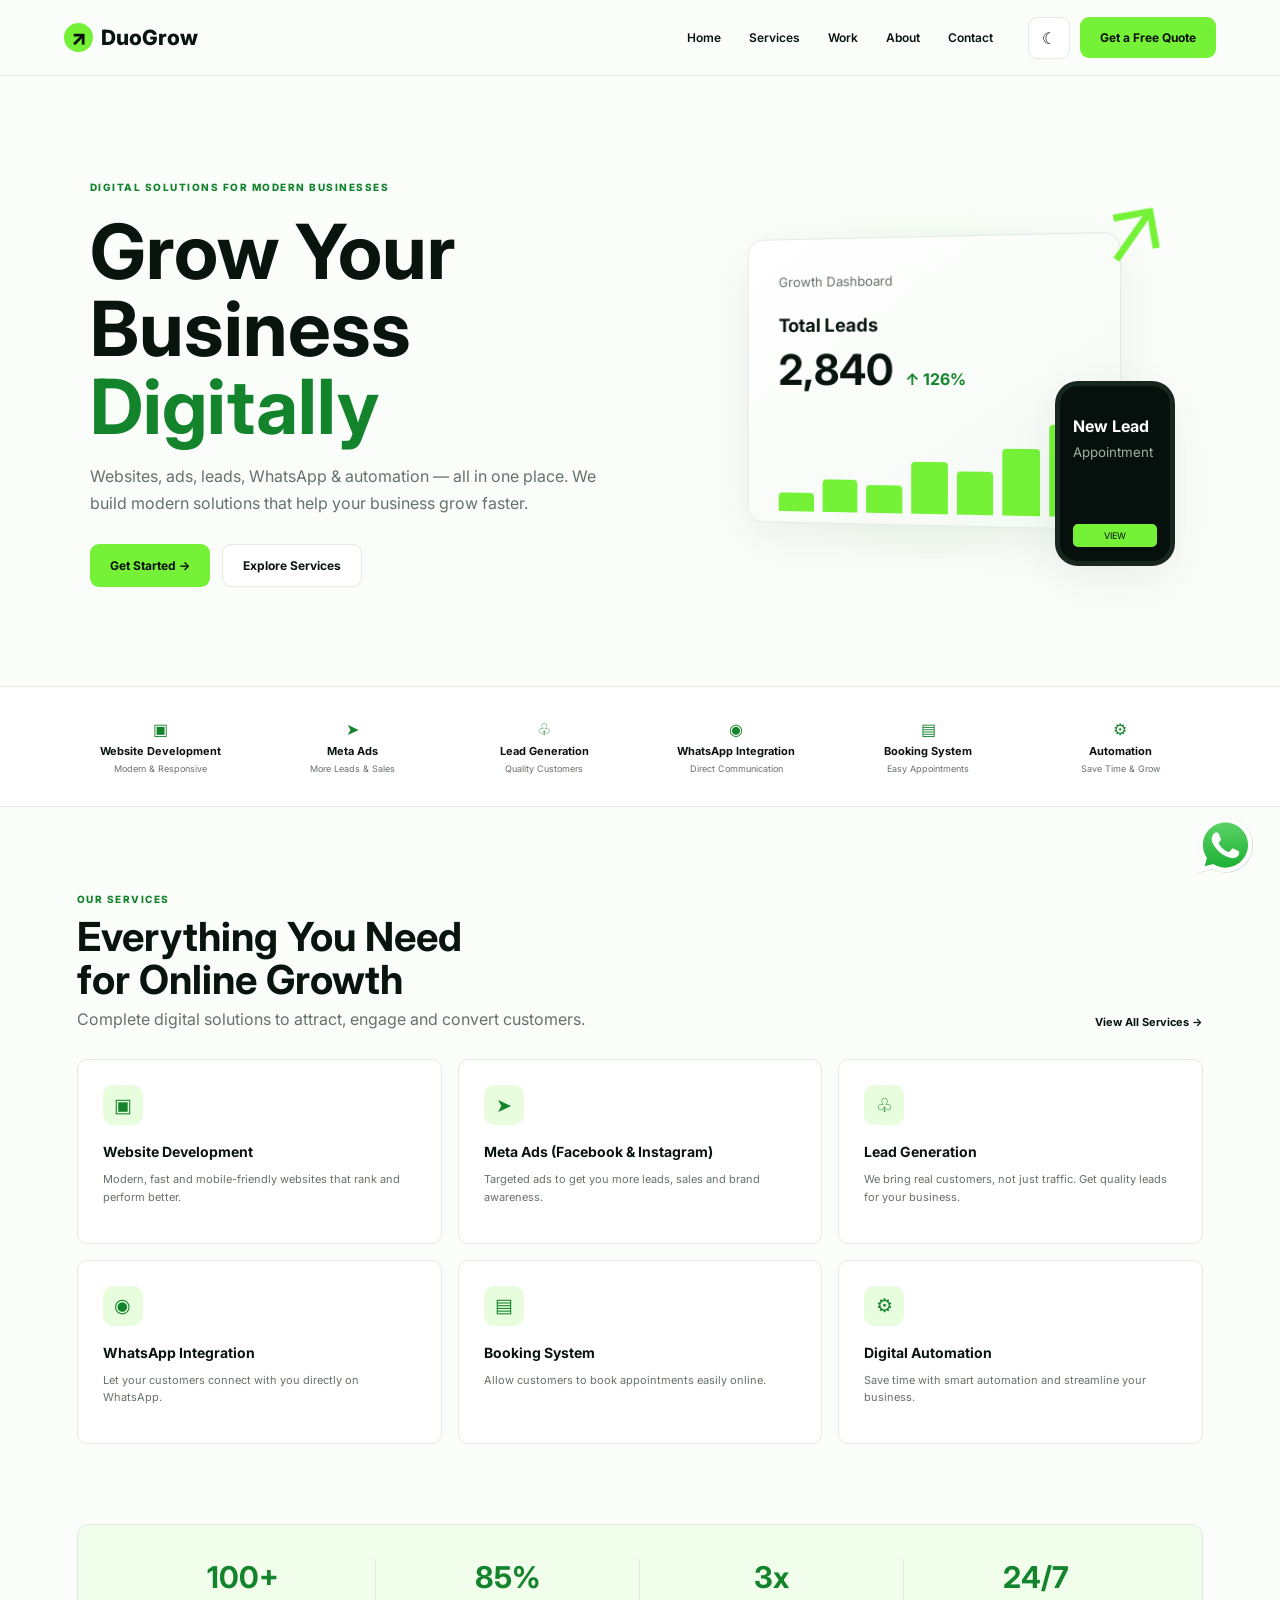
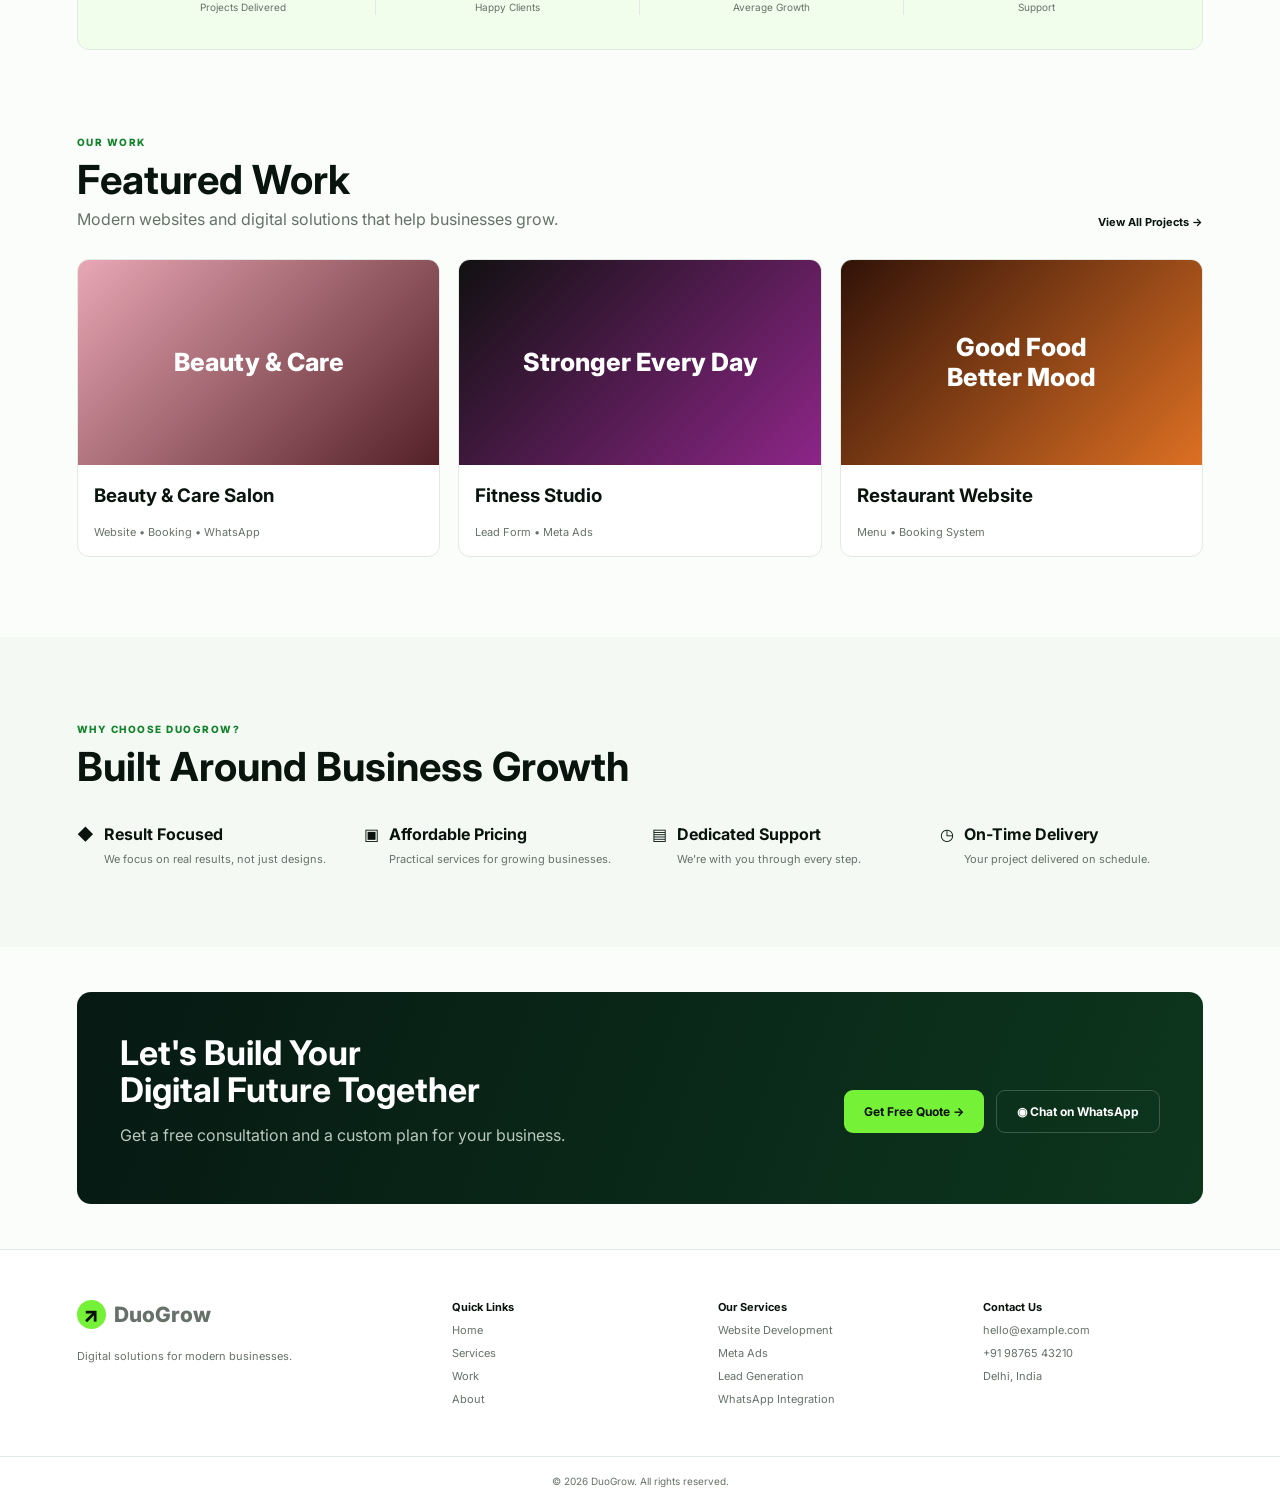
==== index.html @ a7028c09 "Update index.html" ====
<!doctype html>
<html lang="en" data-theme="light">
<head>
<meta charset="UTF-8"><meta name="viewport" content="width=device-width,initial-scale=1">
<title>DuoGrow | Digital Growth Partner</title>
<link rel="preconnect" href="https://fonts.googleapis.com">
<link rel="preconnect" href="https://fonts.gstatic.com" crossorigin>
<link href="https://fonts.googleapis.com/css2?family=Inter:wght@400;500;600;700;800&display=swap" rel="stylesheet">
<link rel="stylesheet" href="style.css">
</head>
<body>
<header>
<a class="logo" href="#home"><i>↗</i>DuoGrow</a>
<nav id="nav"><a href="#home">Home</a><a href="#services">Services</a><a href="#work">Work</a><a href="#about">About</a><a href="#contact">Contact</a></nav>
<div class="head-actions"><button id="theme" class="round">☾</button><a href="#contact" class="btn primary desktop">Get a Free Quote</a><button id="menu" class="round mobile">☰</button></div>
</header>

<main>
<section class="hero" id="home">
<div class="copy"><span class="eyebrow">DIGITAL SOLUTIONS FOR MODERN BUSINESSES</span><h1>Grow Your Business <em>Digitally</em></h1><p>Websites, ads, leads, WhatsApp & automation — all in one place. We build modern solutions that help your business grow faster.</p>
<div class="actions"><a class="btn primary" href="#contact">Get Started →</a><a class="btn ghost" href="#services">Explore Services</a></div></div>
<div class="visual"><div class="glow"></div><div class="dash"><small>Growth Dashboard</small><h3>Total Leads</h3><b>2,840</b><strong>↑ 126%</strong><div class="bars"><i></i><i></i><i></i><i></i><i></i><i></i><i></i></div></div><div class="phone"><b>New Lead</b><small>Appointment</small><span>VIEW</span></div><div class="up">↗</div></div>
</section>

<section class="quick">
<div>▣<b>Website Development</b><small>Modern & Responsive</small></div><div>➤<b>Meta Ads</b><small>More Leads & Sales</small></div><div>♧<b>Lead Generation</b><small>Quality Customers</small></div><div>◉<b>WhatsApp Integration</b><small>Direct Communication</small></div><div>▤<b>Booking System</b><small>Easy Appointments</small></div><div>⚙<b>Automation</b><small>Save Time & Grow</small></div>
</section>

<section class="section" id="services"><div class="title"><div><span class="eyebrow">OUR SERVICES</span><h2>Everything You Need<br>for Online Growth</h2><p>Complete digital solutions to attract, engage and convert customers.</p></div><a href="#contact">View All Services →</a></div><div class="services" id="servicesGrid"></div></section>

<section class="stats"><div><b>100+</b><span>Projects Delivered</span></div><div><b>85%</b><span>Happy Clients</span></div><div><b>3x</b><span>Average Growth</span></div><div><b>24/7</b><span>Support</span></div></section>

<section class="section" id="work"><div class="title"><div><span class="eyebrow">OUR WORK</span><h2>Featured Work</h2><p>Modern websites and digital solutions that help businesses grow.</p></div><a href="#">View All Projects →</a></div>
<div class="projects"><article><div class="thumb beauty">Beauty & Care</div><h3>Beauty & Care Salon</h3><p>Website • Booking • WhatsApp</p></article><article><div class="thumb gym">Stronger Every Day</div><h3>Fitness Studio</h3><p>Lead Form • Meta Ads</p></article><article><div class="thumb food">Good Food<br>Better Mood</div><h3>Restaurant Website</h3><p>Menu • Booking System</p></article></div></section>

<section class="section about" id="about"><span class="eyebrow">WHY CHOOSE DUOGROW?</span><h2>Built Around Business Growth</h2><div class="features"><div>◆<b>Result Focused</b><p>We focus on real results, not just designs.</p></div><div>▣<b>Affordable Pricing</b><p>Practical services for growing businesses.</p></div><div>▤<b>Dedicated Support</b><p>We're with you through every step.</p></div><div>◷<b>On-Time Delivery</b><p>Your project delivered on schedule.</p></div></div></section>

<section class="cta" id="contact"><div><h2>Let's Build Your<br>Digital Future Together</h2><p>Get a free consultation and a custom plan for your business.</p></div><div class="actions"><a class="btn primary" href="mailto:hello@example.com">Get Free Quote →</a><a class="btn whatsapp" href="#">◉ Chat on WhatsApp</a></div></section>
</main>

<footer><div><a class="logo" href="#home"><i>↗</i>DuoGrow</a><p>Digital solutions for modern businesses.</p></div><div><b>Quick Links</b><a href="#home">Home</a><a href="#services">Services</a><a href="#work">Work</a><a href="#about">About</a></div><div><b>Our Services</b><span>Website Development</span><span>Meta Ads</span><span>Lead Generation</span><span>WhatsApp Integration</span></div><div><b>Contact Us</b><span>hello@example.com</span><span>+91 98765 43210</span><span>Delhi, India</span></div></footer>
<div class="copyright">© 2026 DuoGrow. All rights reserved.</div>
<script src="script.js"></script>
  <!-- WhatsApp Floating Button -->
<a
  href="https://wa.me/919315371095?text=Hi%2C%20I%20am%20interested%20in%20your%20services."
  class="whatsapp-float"
  target="_blank"
  rel="noopener"
  aria-label="Chat with us on WhatsApp"
>
  <img src="selfhst--whatsapp.svg" alt="WhatsApp" width="55">
</a>
</body></html>
---- style.css ----
:root{--bg:#fbfdfb;--card:#fff;--alt:#f4f9f4;--text:#08140d;--muted:#667269;--line:#e1eae3;--green:#75f238;--deep:#13832c;--shadow:0 15px 45px #18391f12}html[data-theme=dark]{--bg:#03100d;--card:#071713;--alt:#091d17;--text:#f4f8f5;--muted:#9bac9f;--line:#173028;--green:#7bf541;--deep:#69e93a;--shadow:0 20px 50px #0008}*{box-sizing:border-box}html{scroll-behavior:smooth}body{margin:0;font-family:Inter,sans-serif;background:var(--bg);color:var(--text);transition:.25s}a{text-decoration:none;color:inherit}button{font:inherit}header{height:76px;padding:0 5%;display:flex;align-items:center;gap:35px;position:sticky;top:0;z-index:50;background:color-mix(in srgb,var(--bg) 91%,transparent);backdrop-filter:blur(15px);border-bottom:1px solid var(--line)}.logo{font-size:21px;font-weight:800;display:flex;align-items:center;gap:8px}.logo i{font-style:normal;width:29px;height:29px;background:var(--green);color:#061008;border-radius:50%;display:grid;place-items:center}nav{margin-left:auto;display:flex;gap:28px}nav a{font-size:12px;font-weight:600}nav a:hover{color:var(--deep)}.head-actions{display:flex;align-items:center;gap:10px}.round{height:42px;width:42px;border:1px solid var(--line);background:var(--card);color:var(--text);border-radius:9px;cursor:pointer}.mobile{display:none}.btn{display:inline-flex;padding:13px 20px;border-radius:9px;font-size:12px;font-weight:700;align-items:center;justify-content:center}.primary{background:var(--green);color:#061008}.ghost{border:1px solid var(--line);background:var(--card)}.hero{min-height:610px;padding:75px 7%;display:grid;grid-template-columns:1fr 1fr;gap:55px;align-items:center;overflow:hidden}.copy{max-width:650px}.eyebrow{font-size:10px;letter-spacing:1.5px;font-weight:800;color:var(--deep)}h1{font-size:clamp(48px,6vw,76px);line-height:1.02;margin:18px 0}h1 em{font-style:normal;color:var(--deep)}.copy>p{font-size:16px;color:var(--muted);line-height:1.7}.actions{display:flex;gap:12px;flex-wrap:wrap;margin-top:27px}.visual{height:420px;position:relative;display:grid;place-items:center}.glow{position:absolute;width:420px;height:420px;border-radius:50%;background:radial-gradient(circle,var(--green),transparent 65%);opacity:.17}.dash{position:relative;width:72%;height:290px;padding:32px;background:linear-gradient(145deg,var(--card),var(--alt));border:1px solid var(--line);border-radius:16px;box-shadow:var(--shadow);transform:perspective(800px) rotateY(-7deg)}.dash small{color:var(--muted)}.dash h3{margin:24px 0 7px}.dash>b{font-size:43px}.dash>strong{margin-left:12px;color:var(--deep)}.bars{height:95px;display:flex;align-items:end;gap:9px;margin-top:24px}.bars i{flex:1;background:var(--green);border-radius:4px 4px 0 0}.bars i:nth-child(1){height:20%}.bars i:nth-child(2){height:35%}.bars i:nth-child(3){height:30%}.bars i:nth-child(4){height:55%}.bars i:nth-child(5){height:45%}.bars i:nth-child(6){height:70%}.bars i:nth-child(7){height:95%}.phone{position:absolute;right:3%;bottom:25px;width:120px;height:185px;padding:30px 13px 14px;background:#06110e;color:#fff;border:5px solid #17271f;border-radius:23px;display:flex;flex-direction:column;gap:8px;box-shadow:var(--shadow)}.phone small{color:#9daf9f}.phone span{margin-top:auto;background:var(--green);color:#061008;text-align:center;border-radius:5px;padding:6px;font-size:9px}.up{position:absolute;right:5%;top:0;font-size:90px;color:var(--green);transform:rotate(-10deg)}.quick{display:grid;grid-template-columns:repeat(6,1fr);padding:22px 5%;background:var(--card);border-block:1px solid var(--line)}.quick div{min-height:75px;display:flex;flex-direction:column;align-items:center;justify-content:center;text-align:center;color:var(--deep);gap:5px}.quick b{font-size:11px;color:var(--text)}.quick small{font-size:9px;color:var(--muted)}.section{padding:80px 6%}.title{display:flex;justify-content:space-between;align-items:end;margin-bottom:30px}.section h2,.cta h2{font-size:40px;line-height:1.08;margin:8px 0}.title p{margin:0;color:var(--muted)}.title>a{font-size:11px;font-weight:700}.services{display:grid;grid-template-columns:repeat(3,1fr);gap:16px}.service{padding:25px;min-height:165px;background:var(--card);border:1px solid var(--line);border-radius:10px;transition:.25s}.service:hover{transform:translateY(-5px);box-shadow:var(--shadow)}.service i{font-style:normal;width:40px;height:40px;border-radius:10px;display:grid;place-items:center;background:color-mix(in srgb,var(--green) 17%,var(--card));color:var(--deep);font-size:19px}.service h3{font-size:14px;margin:18px 0 7px}.service p{font-size:11px;line-height:1.6;color:var(--muted)}.stats{margin:0 6%;padding:34px;background:color-mix(in srgb,var(--green) 10%,var(--card));border:1px solid var(--line);border-radius:12px;display:grid;grid-template-columns:repeat(4,1fr)}.stats div{text-align:center;border-right:1px solid var(--line)}.stats div:last-child{border:0}.stats b{display:block;font-size:30px;color:var(--deep)}.stats span{font-size:10px;color:var(--muted)}.projects{display:grid;grid-template-columns:repeat(3,1fr);gap:18px}.projects article{overflow:hidden;background:var(--card);border:1px solid var(--line);border-radius:12px}.thumb{height:205px;display:grid;place-items:center;text-align:center;color:white;font-size:25px;font-weight:800}.beauty{background:linear-gradient(135deg,#e8a7b4,#542027)}.gym{background:linear-gradient(135deg,#111,#8d2588)}.food{background:linear-gradient(135deg,#311208,#dd7023)}.projects h3,.projects p{margin-left:16px;margin-right:16px}.projects p{font-size:11px;color:var(--muted);margin-bottom:17px}.about{background:var(--alt)}.features{display:grid;grid-template-columns:repeat(4,1fr);gap:24px;margin-top:35px}.features div{display:grid;grid-template-columns:auto 1fr;gap:7px 10px}.features p{grid-column:2;margin:0;color:var(--muted);font-size:11px;line-height:1.5}.cta{margin:45px 6%;padding:43px;background:linear-gradient(110deg,#061913,#0d361d);border-radius:14px;color:white;display:flex;justify-content:space-between;align-items:center;gap:30px}.cta h2{font-size:34px;margin:0}.cta p{color:#b8c8bd}.whatsapp{border:1px solid #395b47;color:#fff}footer{padding:50px 6%;display:grid;grid-template-columns:1.5fr repeat(3,1fr);gap:45px;background:var(--card);border-top:1px solid var(--line)}footer>div{display:flex;flex-direction:column;gap:9px;font-size:11px;color:var(--muted)}footer b{color:var(--text)}.copyright{padding:18px;text-align:center;background:var(--card);border-top:1px solid var(--line);font-size:10px;color:var(--muted)}
@media(max-width:900px){nav{display:none}.mobile{display:block}.desktop{display:none}nav.open{display:flex;position:absolute;left:0;right:0;top:76px;background:var(--card);padding:25px 6%;flex-direction:column;border-bottom:1px solid var(--line)}.hero{grid-template-columns:1fr}.quick{grid-template-columns:repeat(3,1fr)}.services,.projects{grid-template-columns:repeat(2,1fr)}.features{grid-template-columns:repeat(2,1fr)}footer{grid-template-columns:1fr 1fr}.cta{flex-direction:column;align-items:flex-start}}@media(max-width:600px){.hero{padding:50px 5%}.hero h1{font-size:44px}.visual{height:300px}.dash{width:85%;height:245px;padding:24px}.dash>b{font-size:32px}.phone{width:100px;height:145px}.up{font-size:60px}.quick{padding:10px 2%}.section{padding:60px 5%}.section h2{font-size:31px}.title{flex-direction:column;align-items:flex-start;gap:17px}.services,.projects,.features{grid-template-columns:1fr}.stats{grid-template-columns:1fr 1fr;gap:22px}.stats div{border:0}.cta{margin:25px 4%;padding:29px}.cta h2{font-size:27px}footer{grid-template-columns:1fr}}
.whatsapp-float {
    position: fixed;
    right: 25px;
    bottom: 25px;
    z-index: 9999;

    width: 60px;
    height: 60px;

    display: flex;
    align-items: center;
    justify-content: center;

    border-radius: 50%;

    animation: whatsappPulse 1.5s ease-in-out infinite;
}

.whatsapp-float img {
    width: 55px;
    height: 55px;
    object-fit: contain;
}

@keyframes whatsappPulse {
    0% {
        transform: scale(1);
    }

    50% {
        transform: scale(1.20);
    }

    100% {
        transform: scale(1);
    }
}

/* CTA Buttons Animation */
.cta .btn {
    animation: buttonPulse 2s ease-in-out infinite;
}

/* Free Quote Button */
.cta .btn.primary {
    animation-delay: 0s;
}

/* WhatsApp Button */
.cta .btn.whatsapp {
    animation-delay: 0.5s;
}

@keyframes buttonPulse {
    0% {
        transform: scale(1);
    }

    50% {
        transform: scale(1.04);
    }

    100% {
        transform: scale(1);
    }
}
/* =========================================
   3D HERO DASHBOARD
   ========================================= */

.visual-3d {
    position: relative;
    width: 100%;
    max-width: 620px;
    height: 500px;
    margin: auto;

    perspective: 1400px;
    transform-style: preserve-3d;
}


/* Main 3D Dashboard */

.dashboard-3d {
    position: absolute;

    width: 500px;
    height: 360px;

    top: 65px;
    left: 25px;

    padding: 28px;

    border-radius: 22px;

    background:
        linear-gradient(
            145deg,
            rgba(18, 53, 42, 0.98),
            rgba(4, 24, 19, 0.98)
        );

    border: 1px solid rgba(126, 255, 65, 0.20);

    box-shadow:
        0 35px 70px rgba(0,0,0,.55),
        inset 0 1px 0 rgba(255,255,255,.06),
        0 0 50px rgba(82,255,38,.08);

    transform:
        rotateX(8deg)
        rotateY(-12deg)
        rotateZ(-1deg);

    transform-style: preserve-3d;

    animation: dashboardFloat 6s ease-in-out infinite;
}


/* Dashboard Header */

.dashboard-header {
    display: flex;
    align-items: center;
    gap: 10px;

    color: #eaffea;
    font-size: 17px;
    font-weight: 700;
}

.dashboard-icon {
    width: 34px;
    height: 34px;

    display: flex;
    align-items: center;
    justify-content: center;

    border-radius: 10px;

    background: #72ff32;
    color: #062010;

    font-weight: 900;
}

.dashboard-header button {
    margin-left: auto;

    padding: 9px 13px;

    border: 1px solid rgba(255,255,255,.12);
    border-radius: 9px;

    background: rgba(255,255,255,.04);
    color: #b9c8c1;

    font-size: 11px;
}


/* Dashboard Title */

.dashboard-title {
    margin-top: 32px;

    color: #b6c5be;

    font-size: 15px;
    font-weight: 600;
}

.dashboard-number {
    margin-top: 4px;

    color: #f5fff8;

    font-size: 54px;
    font-weight: 800;
    letter-spacing: -2px;
}

.dashboard-number span {
    font-size: 17px;
    color: #72ff32;

    margin-left: 10px;

    letter-spacing: 0;
}


/* Chart */

.growth-chart {
    position: relative;

    height: 105px;

    margin-top: 18px;

    display: flex;
    align-items: flex-end;
    gap: 13px;

    overflow: hidden;
}

.growth-chart i {
    display: block;

    flex: 1;

    min-width: 28px;

    border-radius: 6px 6px 0 0;

    background:
        linear-gradient(
            to top,
            #39b91e,
            #78ff35
        );

    box-shadow:
        0 0 18px rgba(99,255,46,.18);

    animation: barGrow 3s ease-in-out infinite alternate;
}

.growth-chart i:nth-child(2) {
    animation-delay: .2s;
}

.growth-chart i:nth-child(3) {
    animation-delay: .4s;
}

.growth-chart i:nth-child(4) {
    animation-delay: .6s;
}

.growth-chart i:nth-child(5) {
    animation-delay: .8s;
}

.growth-chart i:nth-child(6) {
    animation-delay: 1s;
}

.growth-chart i:nth-child(7) {
    animation-delay: 1.2s;
}


/* Chart Glow Line */

.chart-line {
    position: absolute;

    width: 90%;
    height: 50px;

    left: 10px;
    bottom: 30px;

    border-top: 3px solid #76ff35;

    transform:
        rotate(-7deg)
        skewX(-20deg);

    opacity: .9;

    filter: drop-shadow(
        0 0 7px #6cff32
    );

    pointer-events: none;
}


/* Bottom Cards */

.dashboard-cards {
    display: grid;

    grid-template-columns:
        repeat(3, 1fr);

    gap: 10px;

    margin-top: 20px;
}

.dashboard-cards div {
    padding: 11px;

    border-radius: 11px;

    background: rgba(255,255,255,.035);

    border: 1px solid rgba(255,255,255,.07);
}

.dashboard-cards small {
    display: block;

    color: #9eafa7;

    font-size: 9px;
}

.dashboard-cards b {
    display: block;

    margin-top: 3px;

    color: #f4fff7;

    font-size: 16px;
}

.dashboard-cards span {
    font-size: 8px;
    color: #72ff32;
}


/* =========================================
   3D PHONE
   ========================================= */

.lead-phone {
    position: absolute;

    width: 145px;
    height: 245px;

    right: 5px;
    bottom: 65px;

    padding: 28px 18px 18px;

    display: flex;
    flex-direction: column;

    border-radius: 28px;

    background:
        linear-gradient(
            150deg,
            #0d241d,
            #03120e
        );

    border: 7px solid #122d24;

    box-shadow:
        0 25px 45px rgba(0,0,0,.55),
        0 0 20px rgba(88,255,45,.08);

    transform:
        rotateY(-12deg)
        rotateZ(3deg);

    transform-style: preserve-3d;

    animation: phoneFloat 4s ease-in-out infinite;
}

.phone-whatsapp {
    width: 48px;
    height: 48px;

    display: flex;
    align-items: center;
    justify-content: center;

    margin-bottom: 20px;

    border-radius: 13px;

    background: rgba(83,255,39,.12);

    color: #72ff32;

    font-size: 25px;

    box-shadow:
        0 0 20px rgba(82,255,39,.12);
}

.lead-phone b {
    color: white;
    font-size: 17px;
}

.lead-phone small {
    margin-top: 7px;

    color: #93a69d;

    font-size: 13px;
}

.lead-phone button {
    margin-top: auto;

    padding: 11px 8px;

    border: 0;
    border-radius: 8px;

    background: #75f936;

    color: #061c0d;

    font-weight: 700;
    font-size: 10px;
}


/* =========================================
   FLOATING CARDS
   ========================================= */

.floating-growth {
    position: absolute;

    top: 15px;
    right: 65px;

    width: 65px;
    height: 65px;

    display: flex;
    align-items: center;
    justify-content: center;

    border-radius: 15px;

    background:
        linear-gradient(
            145deg,
            #173d2c,
            #071b14
        );

    border: 1px solid rgba(116,255,54,.25);

    color: #79ff39;

    font-size: 36px;
    font-weight: 900;

    box-shadow:
        0 15px 30px rgba(0,0,0,.35),
        0 0 25px rgba(82,255,39,.12);

    transform: rotate(8deg);

    animation: floatingGrowth 3.5s ease-in-out infinite;
}


.floating-leads {
    position: absolute;

    left: -5px;
    top: 155px;

    width: 135px;

    padding: 17px;

    display: flex;
    flex-direction: column;

    border-radius: 17px;

    background:
        linear-gradient(
            145deg,
            #173c2d,
            #071a13
        );

    border: 1px solid rgba(111,255,48,.22);

    box-shadow:
        0 20px 35px rgba(0,0,0,.4);

    transform:
        rotateY(15deg)
        rotateZ(-7deg);

    animation: floatingLeads 4s ease-in-out infinite;
}

.floating-leads strong {
    color: #76ff35;
    font-size: 27px;
}

.floating-leads span {
    margin-top: 8px;

    color: white;

    font-size: 13px;
    font-weight: 700;
}

.floating-leads small {
    margin-top: 3px;

    color: #7dff4d;

    font-size: 11px;
}


/* Glow Orb */

.floating-orb {
    position: absolute;

    width: 260px;
    height: 260px;

    right: 70px;
    bottom: 20px;

    border-radius: 50%;

    background: rgba(70,255,25,.12);

    filter: blur(70px);

    z-index: -1;

    animation: orbPulse 4s ease-in-out infinite;
}


/* =========================================
   3D ANIMATIONS
   ========================================= */

@keyframes dashboardFloat {

    0%, 100% {
        transform:
            rotateX(8deg)
            rotateY(-12deg)
            rotateZ(-1deg)
            translateY(0);
    }

    50% {
        transform:
            rotateX(10deg)
            rotateY(-8deg)
            rotateZ(0deg)
            translateY(-12px);
    }
}


@keyframes phoneFloat {

    0%, 100% {
        transform:
            rotateY(-12deg)
            rotateZ(3deg)
            translateY(0);
    }

    50% {
        transform:
            rotateY(-8deg)
            rotateZ(5deg)
            translateY(-15px);
    }
}


@keyframes floatingGrowth {

    0%, 100% {
        transform:
            rotate(8deg)
            translateY(0);
    }

    50% {
        transform:
            rotate(3deg)
            translateY(-16px);
    }
}


@keyframes floatingLeads {

    0%, 100% {
        transform:
            rotateY(15deg)
            rotateZ(-7deg)
            translateY(0);
    }

    50% {
        transform:
            rotateY(10deg)
            rotateZ(-4deg)
            translateY(-12px);
    }
}


@keyframes barGrow {

    from {
        transform: scaleY(.88);
    }

    to {
        transform: scaleY(1);
    }
}


@keyframes orbPulse {

    0%, 100% {
        opacity: .5;
        transform: scale(1);
    }

    50% {
        opacity: .9;
        transform: scale(1.15);
    }
}
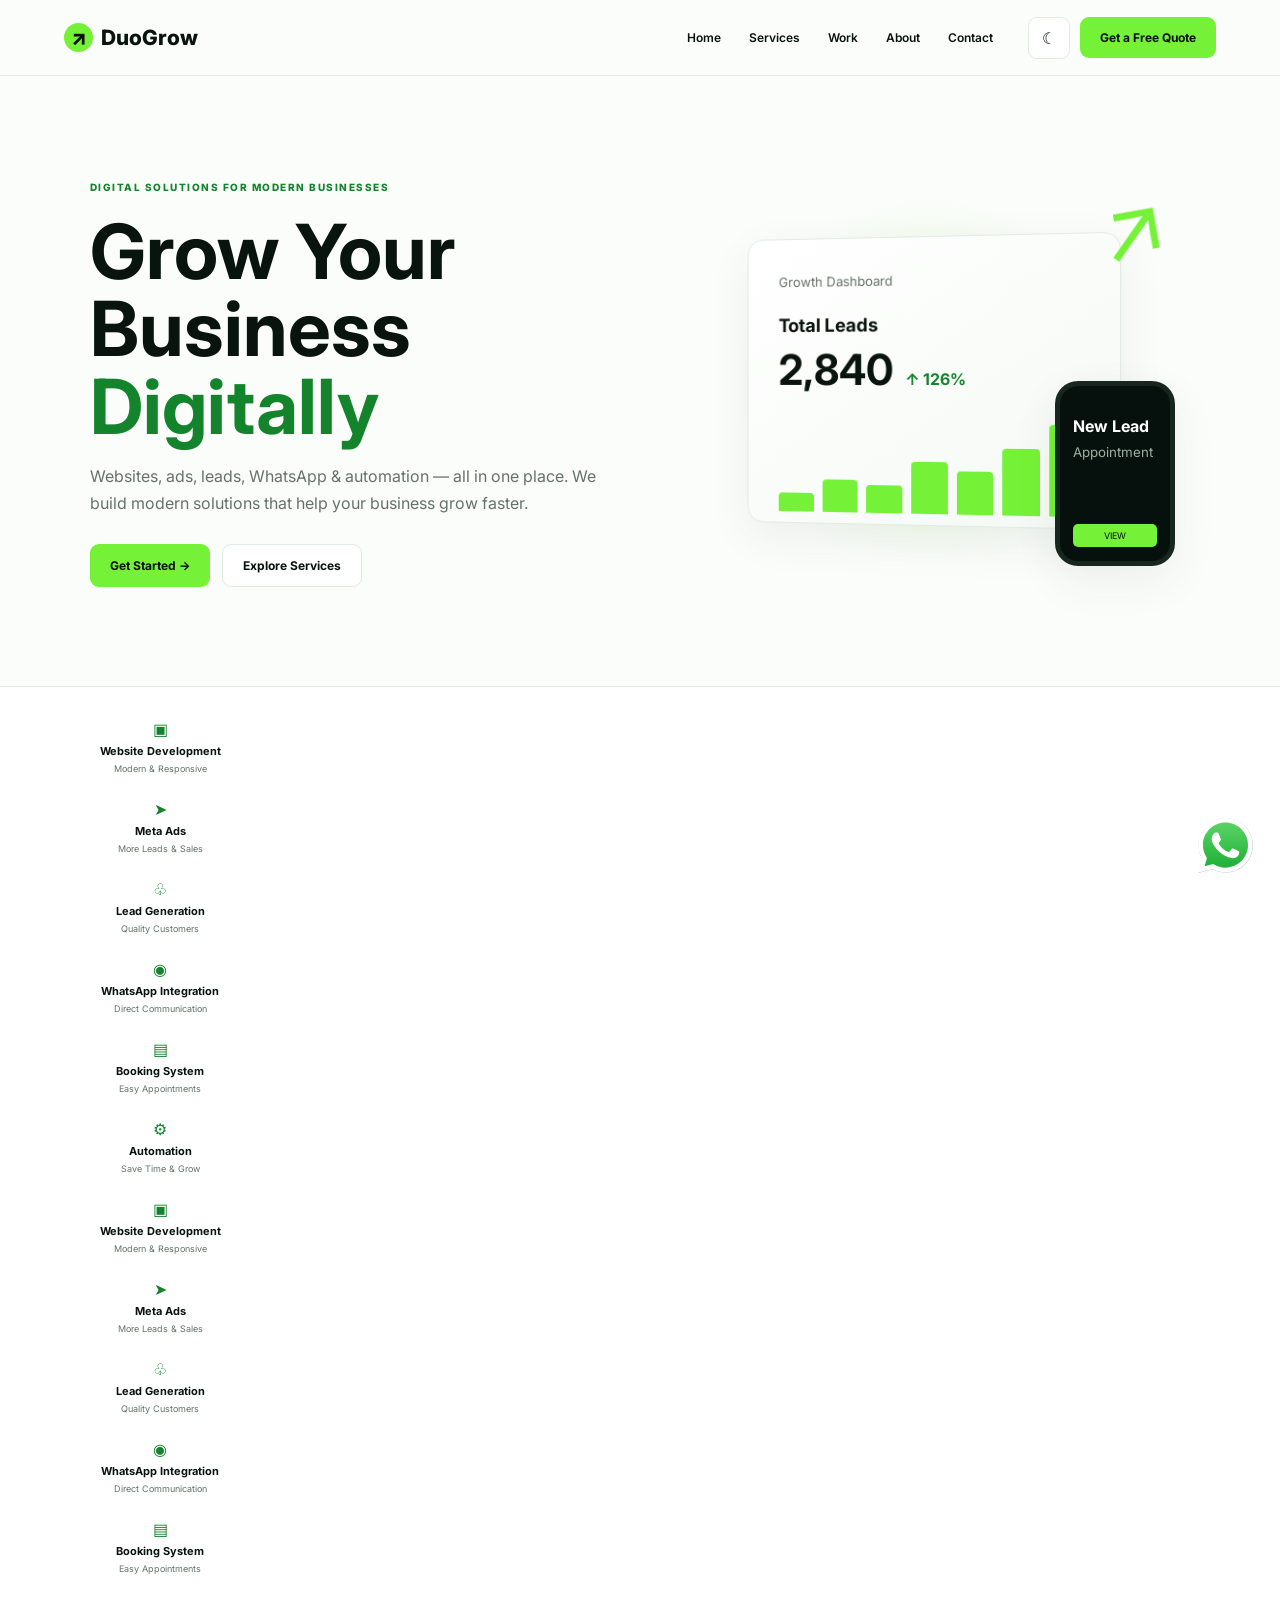
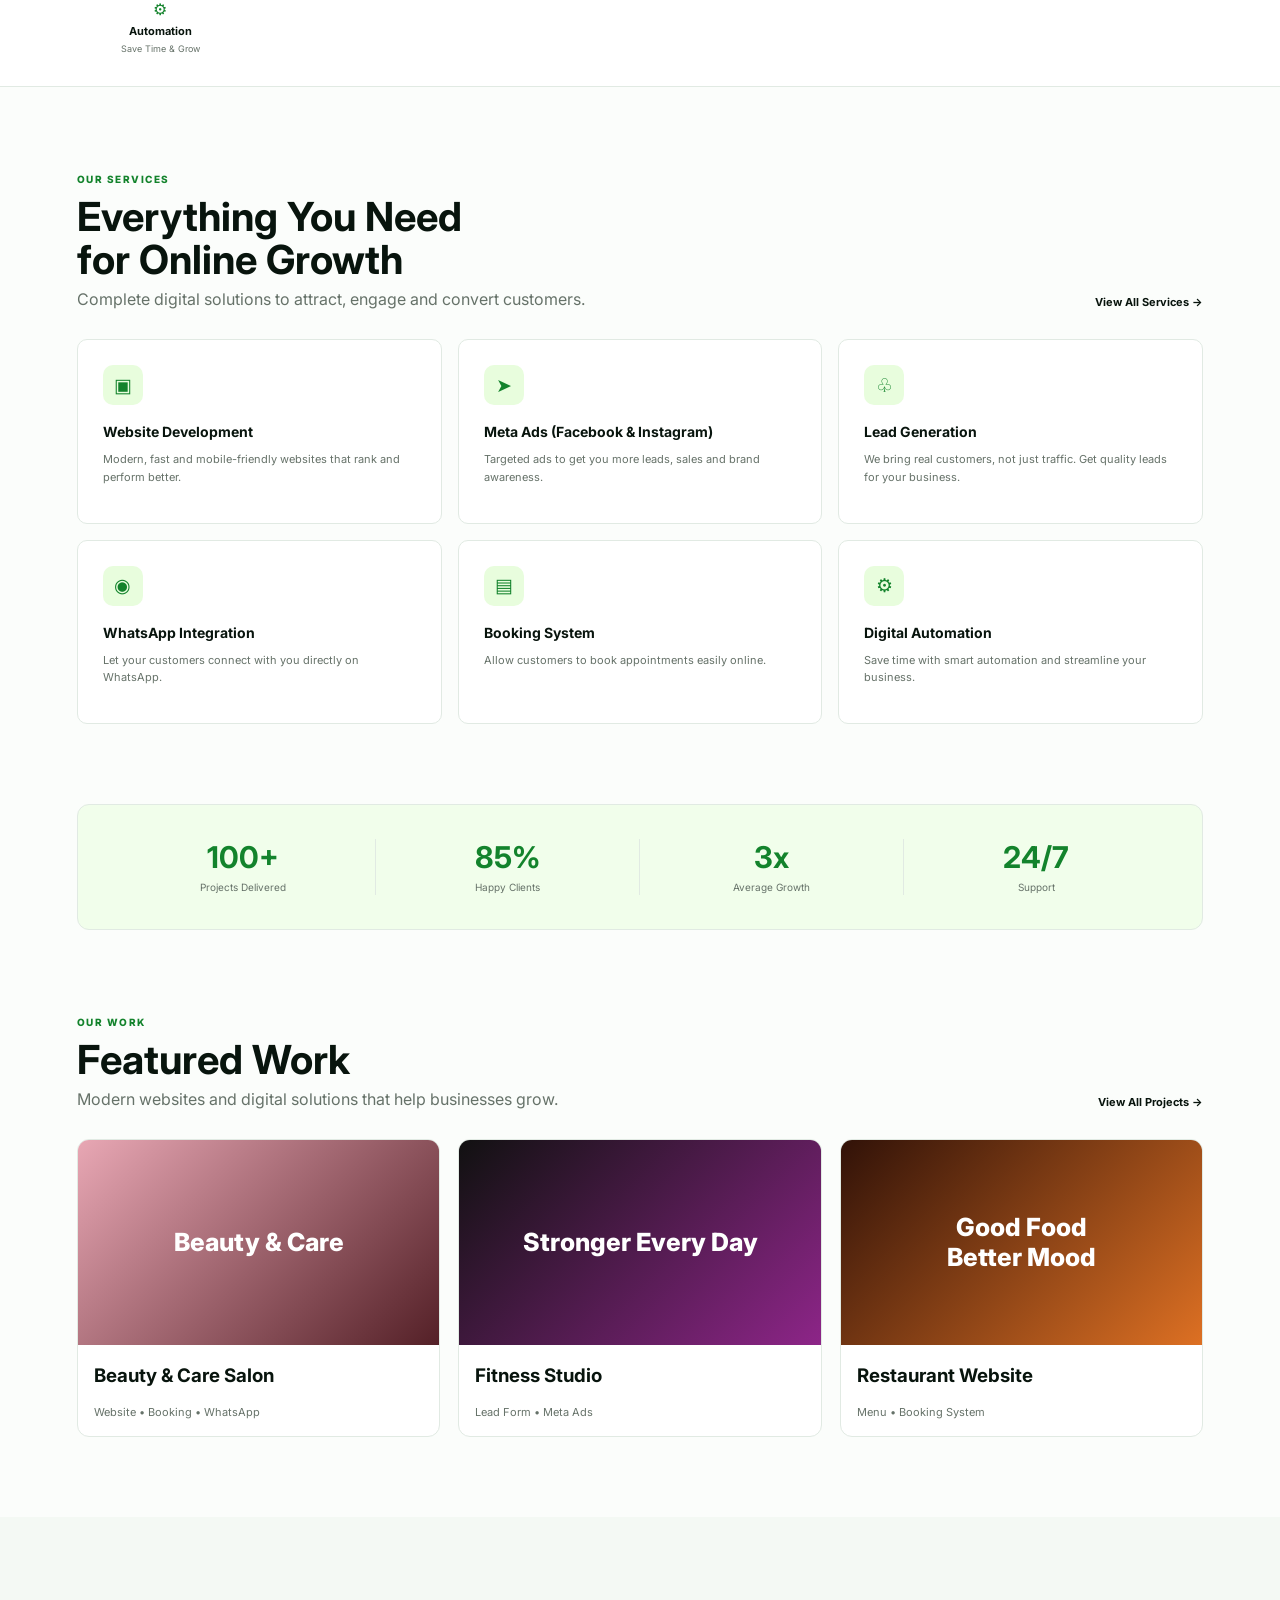
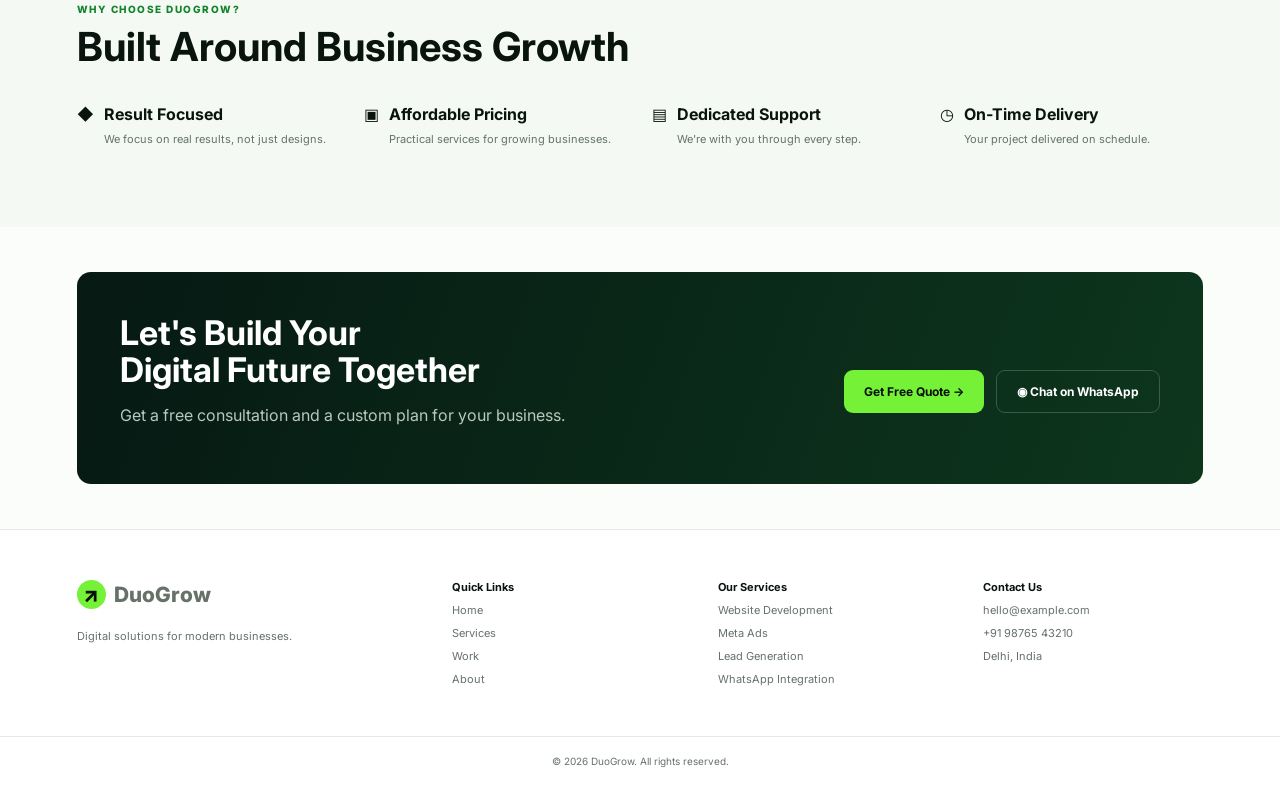
==== commit be97488f: "Update index.html" ====
--- a/index.html
+++ b/index.html
@@ -24,7 +24,84 @@
 </section>
 
 <section class="quick">
-<div>▣<b>Website Development</b><small>Modern & Responsive</small></div><div>➤<b>Meta Ads</b><small>More Leads & Sales</small></div><div>♧<b>Lead Generation</b><small>Quality Customers</small></div><div>◉<b>WhatsApp Integration</b><small>Direct Communication</small></div><div>▤<b>Booking System</b><small>Easy Appointments</small></div><div>⚙<b>Automation</b><small>Save Time & Grow</small></div>
+    <div class="quick-track">
+
+        <div class="quick-item">
+            <span>▣</span>
+            <b>Website Development</b>
+            <small>Modern & Responsive</small>
+        </div>
+
+        <div class="quick-item">
+            <span>➤</span>
+            <b>Meta Ads</b>
+            <small>More Leads & Sales</small>
+        </div>
+
+        <div class="quick-item">
+            <span>♧</span>
+            <b>Lead Generation</b>
+            <small>Quality Customers</small>
+        </div>
+
+        <div class="quick-item">
+            <span>◉</span>
+            <b>WhatsApp Integration</b>
+            <small>Direct Communication</small>
+        </div>
+
+        <div class="quick-item">
+            <span>▤</span>
+            <b>Booking System</b>
+            <small>Easy Appointments</small>
+        </div>
+
+        <div class="quick-item">
+            <span>⚙</span>
+            <b>Automation</b>
+            <small>Save Time & Grow</small>
+        </div>
+
+
+        <!-- Duplicate for seamless loop -->
+
+        <div class="quick-item">
+            <span>▣</span>
+            <b>Website Development</b>
+            <small>Modern & Responsive</small>
+        </div>
+
+        <div class="quick-item">
+            <span>➤</span>
+            <b>Meta Ads</b>
+            <small>More Leads & Sales</small>
+        </div>
+
+        <div class="quick-item">
+            <span>♧</span>
+            <b>Lead Generation</b>
+            <small>Quality Customers</small>
+        </div>
+
+        <div class="quick-item">
+            <span>◉</span>
+            <b>WhatsApp Integration</b>
+            <small>Direct Communication</small>
+        </div>
+
+        <div class="quick-item">
+            <span>▤</span>
+            <b>Booking System</b>
+            <small>Easy Appointments</small>
+        </div>
+
+        <div class="quick-item">
+            <span>⚙</span>
+            <b>Automation</b>
+            <small>Save Time & Grow</small>
+        </div>
+
+    </div>
 </section>
 
 <section class="section" id="services"><div class="title"><div><span class="eyebrow">OUR SERVICES</span><h2>Everything You Need<br>for Online Growth</h2><p>Complete digital solutions to attract, engage and convert customers.</p></div><a href="#contact">View All Services →</a></div><div class="services" id="servicesGrid"></div></section>
--- a/style.css
+++ b/style.css
@@ -650,5 +650,54 @@
         transform: scale(1.15);
     }
 }
-
-
+/* =========================================
+   HOVER ZOOM + GREEN GLOW
+   ========================================= */
+
+.quick-item {
+    transition:
+        transform 0.35s ease,
+        background 0.35s ease,
+        box-shadow 0.35s ease,
+        border-color 0.35s ease;
+
+    border: 1px solid transparent;
+    border-radius: 14px;
+}
+
+/* Hover effect */
+.quick-item:hover {
+    transform: scale(1.08);
+
+    background: rgba(75, 255, 35, 0.06);
+
+    border-color: rgba(114, 255, 50, 0.25);
+
+    box-shadow:
+        0 0 15px rgba(114, 255, 50, 0.12),
+        0 0 30px rgba(114, 255, 50, 0.06);
+}
+
+/* Icon glow */
+.quick-item:hover span {
+    color: #7cff3c;
+
+    text-shadow:
+        0 0 8px rgba(114, 255, 50, 0.8),
+        0 0 18px rgba(114, 255, 50, 0.35);
+
+    transform: scale(1.12);
+}
+
+.quick-item span {
+    transition:
+        transform 0.35s ease,
+        text-shadow 0.35s ease;
+}
+
+/* Text glow */
+.quick-item:hover b {
+    text-shadow:
+        0 0 10px rgba(114, 255, 50, 0.25);
+}
+
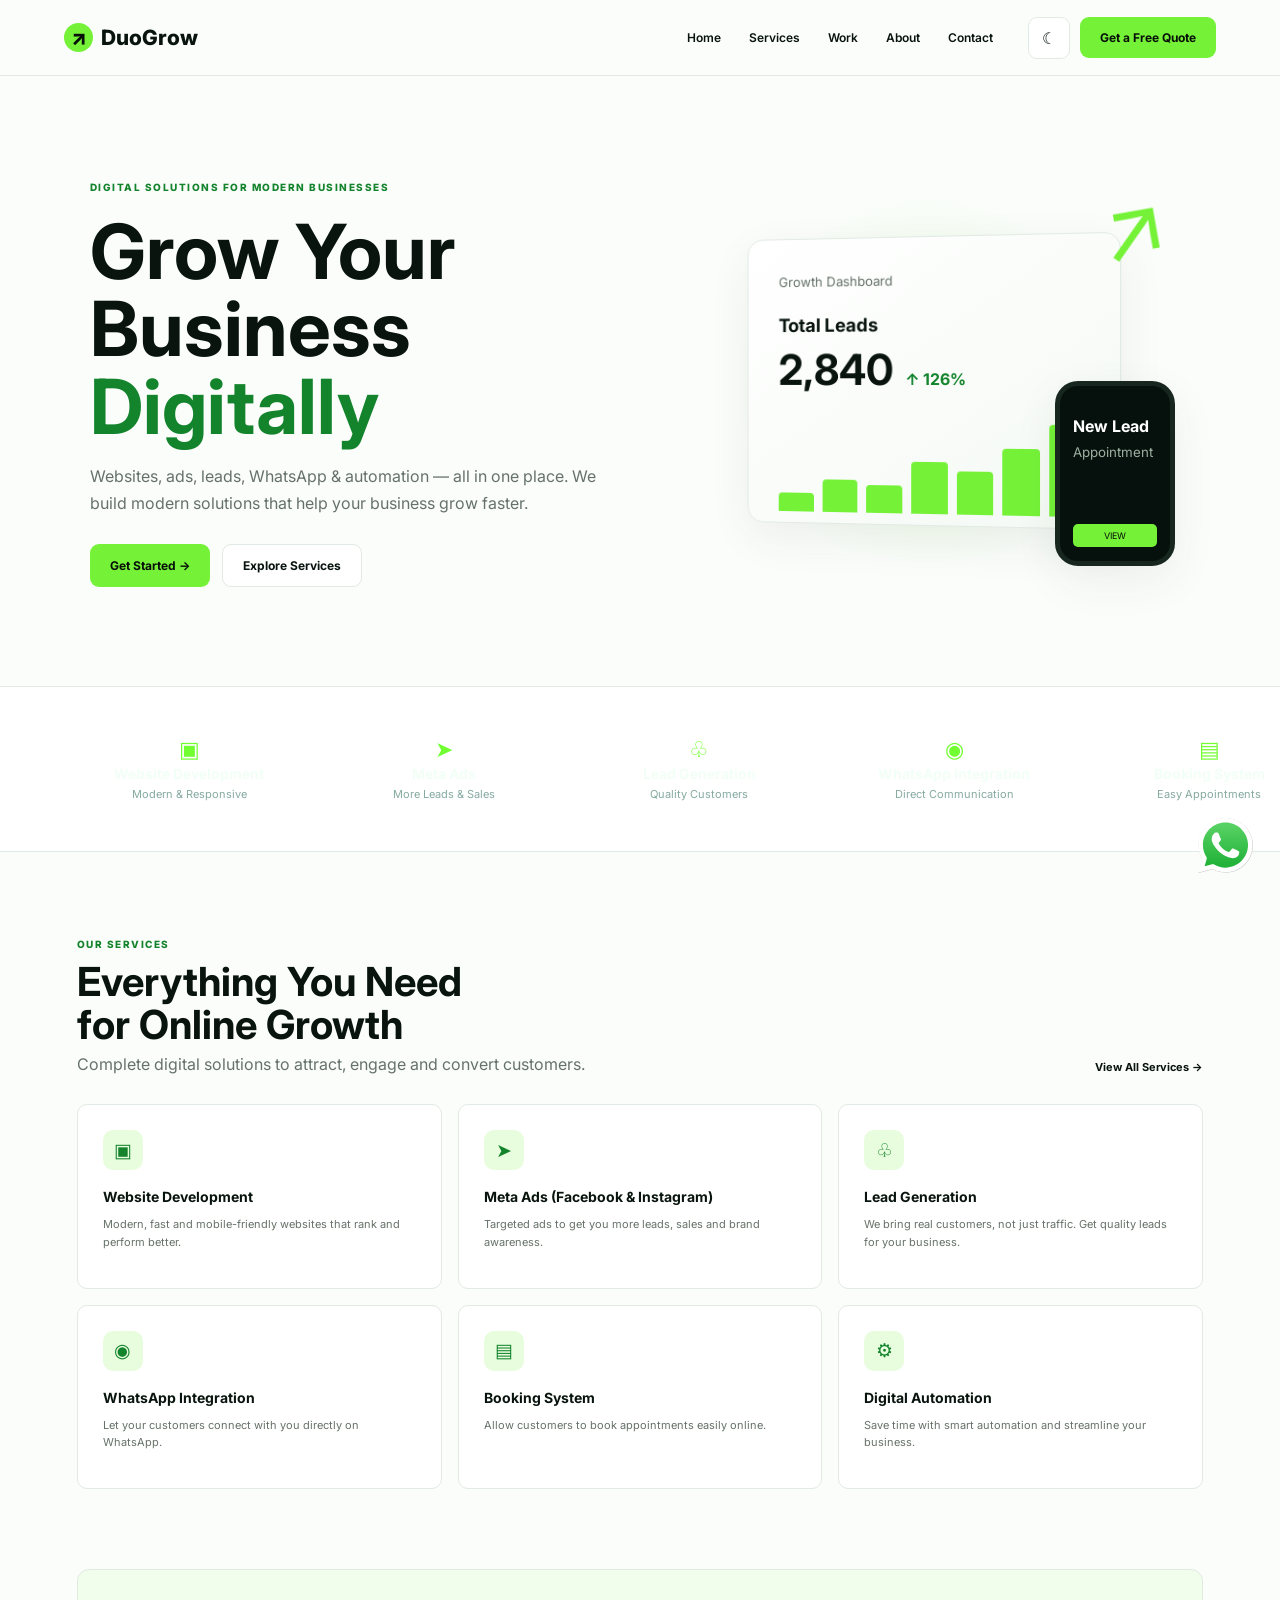
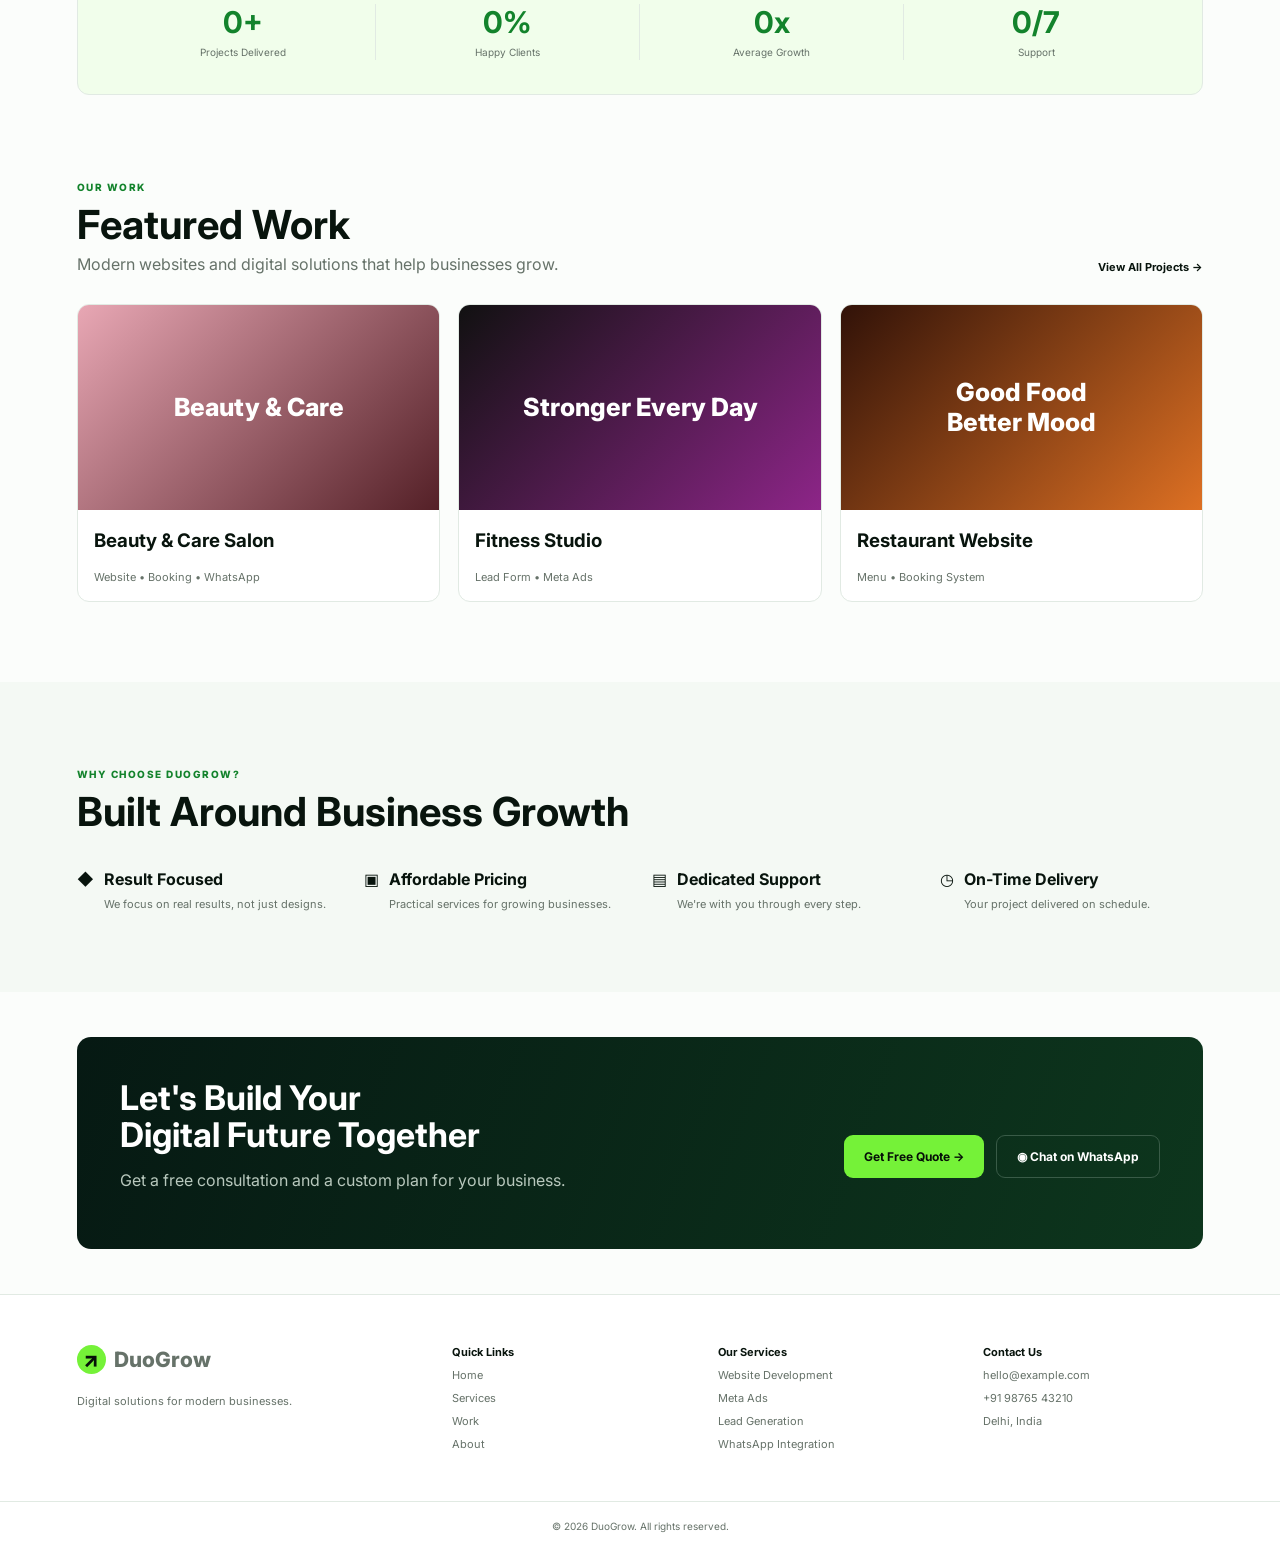
==== commit ad0aacb9: "Update index.html" ====
--- a/index.html
+++ b/index.html
@@ -106,8 +106,29 @@
 
 <section class="section" id="services"><div class="title"><div><span class="eyebrow">OUR SERVICES</span><h2>Everything You Need<br>for Online Growth</h2><p>Complete digital solutions to attract, engage and convert customers.</p></div><a href="#contact">View All Services →</a></div><div class="services" id="servicesGrid"></div></section>
 
-<section class="stats"><div><b>100+</b><span>Projects Delivered</span></div><div><b>85%</b><span>Happy Clients</span></div><div><b>3x</b><span>Average Growth</span></div><div><b>24/7</b><span>Support</span></div></section>
+<section class="stats" id="stats">
 
+    <div class="stat-item">
+        <b class="counter" data-target="100" data-suffix="+">0+</b>
+        <span>Projects Delivered</span>
+    </div>
+
+    <div class="stat-item">
+        <b class="counter" data-target="85" data-suffix="%">0%</b>
+        <span>Happy Clients</span>
+    </div>
+
+    <div class="stat-item">
+        <b class="counter" data-target="3" data-suffix="x">0x</b>
+        <span>Average Growth</span>
+    </div>
+
+    <div class="stat-item">
+        <b class="counter" data-target="24" data-suffix="/7">0/7</b>
+        <span>Support</span>
+    </div>
+
+</section>
 <section class="section" id="work"><div class="title"><div><span class="eyebrow">OUR WORK</span><h2>Featured Work</h2><p>Modern websites and digital solutions that help businesses grow.</p></div><a href="#">View All Projects →</a></div>
 <div class="projects"><article><div class="thumb beauty">Beauty & Care</div><h3>Beauty & Care Salon</h3><p>Website • Booking • WhatsApp</p></article><article><div class="thumb gym">Stronger Every Day</div><h3>Fitness Studio</h3><p>Lead Form • Meta Ads</p></article><article><div class="thumb food">Good Food<br>Better Mood</div><h3>Restaurant Website</h3><p>Menu • Booking System</p></article></div></section>
 
--- a/style.css
+++ b/style.css
@@ -650,54 +650,170 @@
         transform: scale(1.15);
     }
 }
-/* =========================================
-   HOVER ZOOM + GREEN GLOW
+//* =========================================
+   QUICK SERVICES - HORIZONTAL MARQUEE
    ========================================= */
 
+.quick {
+    width: 100% !important;
+    height: 150px !important;
+    overflow: hidden !important;
+
+    display: block !important;
+
+    border-top: 1px solid rgba(255,255,255,0.08);
+    border-bottom: 1px solid rgba(255,255,255,0.08);
+
+    background: rgba(5, 25, 20, 0.65);
+
+    position: relative;
+}
+
+.quick-track {
+    display: flex !important;
+    flex-direction: row !important;
+    align-items: center !important;
+
+    width: max-content !important;
+    height: 100% !important;
+
+    flex-wrap: nowrap !important;
+
+    animation: serviceMarquee 25s linear infinite !important;
+}
+
 .quick-item {
+    flex: 0 0 250px !important;
+    width: 250px !important;
+    min-width: 250px !important;
+    height: 120px !important;
+
+    display: flex !important;
+    flex-direction: column !important;
+
+    align-items: center !important;
+    justify-content: center !important;
+
+    text-align: center !important;
+
+    gap: 5px;
+
+    box-sizing: border-box;
+
+    border: 1px solid transparent;
+    border-radius: 14px;
+
     transition:
         transform 0.35s ease,
         background 0.35s ease,
         box-shadow 0.35s ease,
         border-color 0.35s ease;
-
-    border: 1px solid transparent;
-    border-radius: 14px;
-}
-
-/* Hover effect */
+}
+
+/* Icon */
+
+.quick-item span {
+    display: block !important;
+
+    color: #72ff32;
+
+    font-size: 22px;
+
+    line-height: 1;
+
+    transition:
+        transform 0.35s ease,
+        text-shadow 0.35s ease;
+}
+
+/* Heading */
+
+.quick-item b {
+    display: block !important;
+
+    color: #f2fff6;
+
+    font-size: 14px;
+
+    font-weight: 700;
+
+    white-space: nowrap;
+}
+
+/* Description */
+
+.quick-item small {
+    display: block !important;
+
+    color: #86aaa0;
+
+    font-size: 11px;
+
+    white-space: nowrap;
+}
+
+
+/* =========================================
+   CONTINUOUS LOOP
+   ========================================= */
+
+@keyframes serviceMarquee {
+
+    0% {
+        transform: translateX(0);
+    }
+
+    100% {
+        transform: translateX(-50%);
+    }
+
+}
+
+
+/* =========================================
+   HOVER ZOOM + GLOW
+   ========================================= */
+
 .quick-item:hover {
-    transform: scale(1.08);
+    transform: scale(1.08) !important;
 
     background: rgba(75, 255, 35, 0.06);
 
-    border-color: rgba(114, 255, 50, 0.25);
+    border-color: rgba(114, 255, 50, 0.28);
 
     box-shadow:
         0 0 15px rgba(114, 255, 50, 0.12),
         0 0 30px rgba(114, 255, 50, 0.06);
 }
 
-/* Icon glow */
 .quick-item:hover span {
-    color: #7cff3c;
+    transform: scale(1.15);
 
     text-shadow:
         0 0 8px rgba(114, 255, 50, 0.8),
         0 0 18px rgba(114, 255, 50, 0.35);
-
-    transform: scale(1.12);
-}
-
-.quick-item span {
-    transition:
-        transform 0.35s ease,
-        text-shadow 0.35s ease;
-}
-
-/* Text glow */
+}
+
 .quick-item:hover b {
     text-shadow:
         0 0 10px rgba(114, 255, 50, 0.25);
 }
 
+
+/* =========================================
+   MOBILE
+   ========================================= */
+
+@media (max-width: 600px) {
+
+    .quick {
+        height: 135px !important;
+    }
+
+    .quick-item {
+        flex-basis: 200px !important;
+        width: 200px !important;
+        min-width: 200px !important;
+    }
+
+}
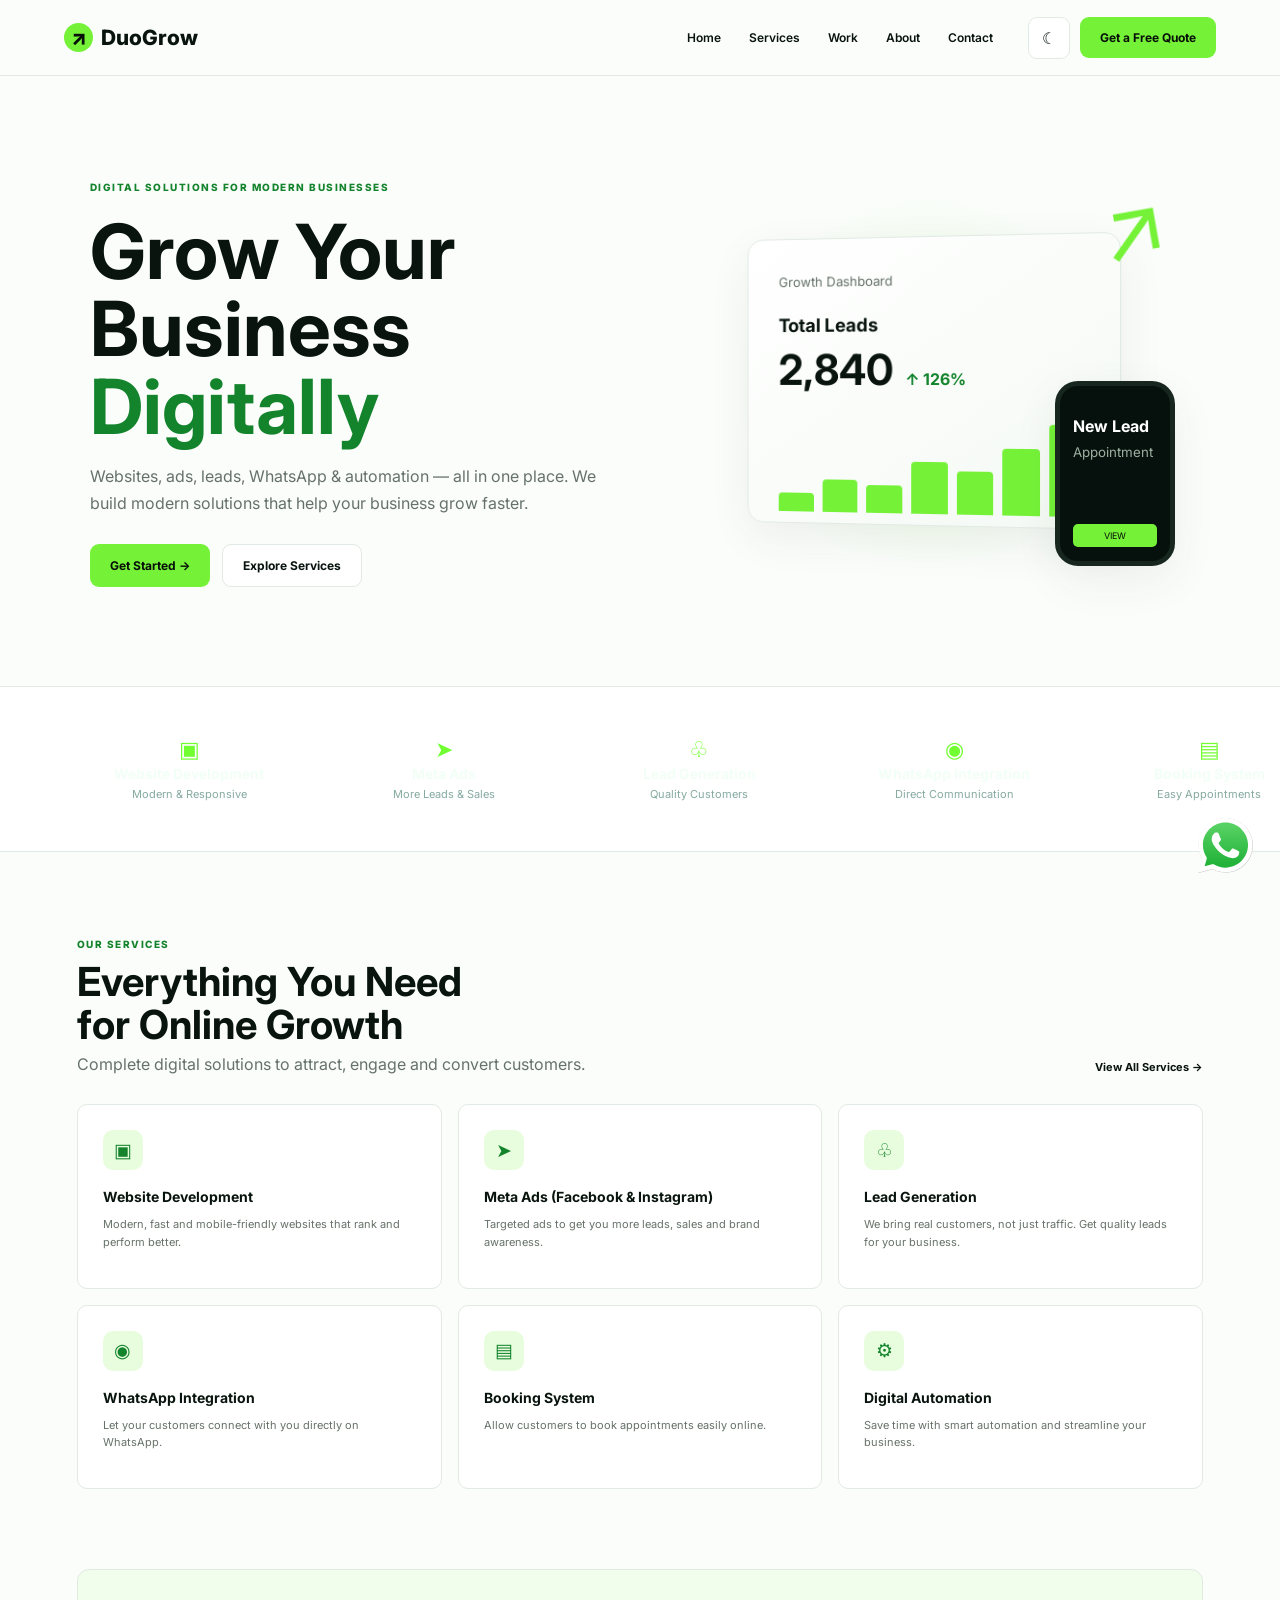
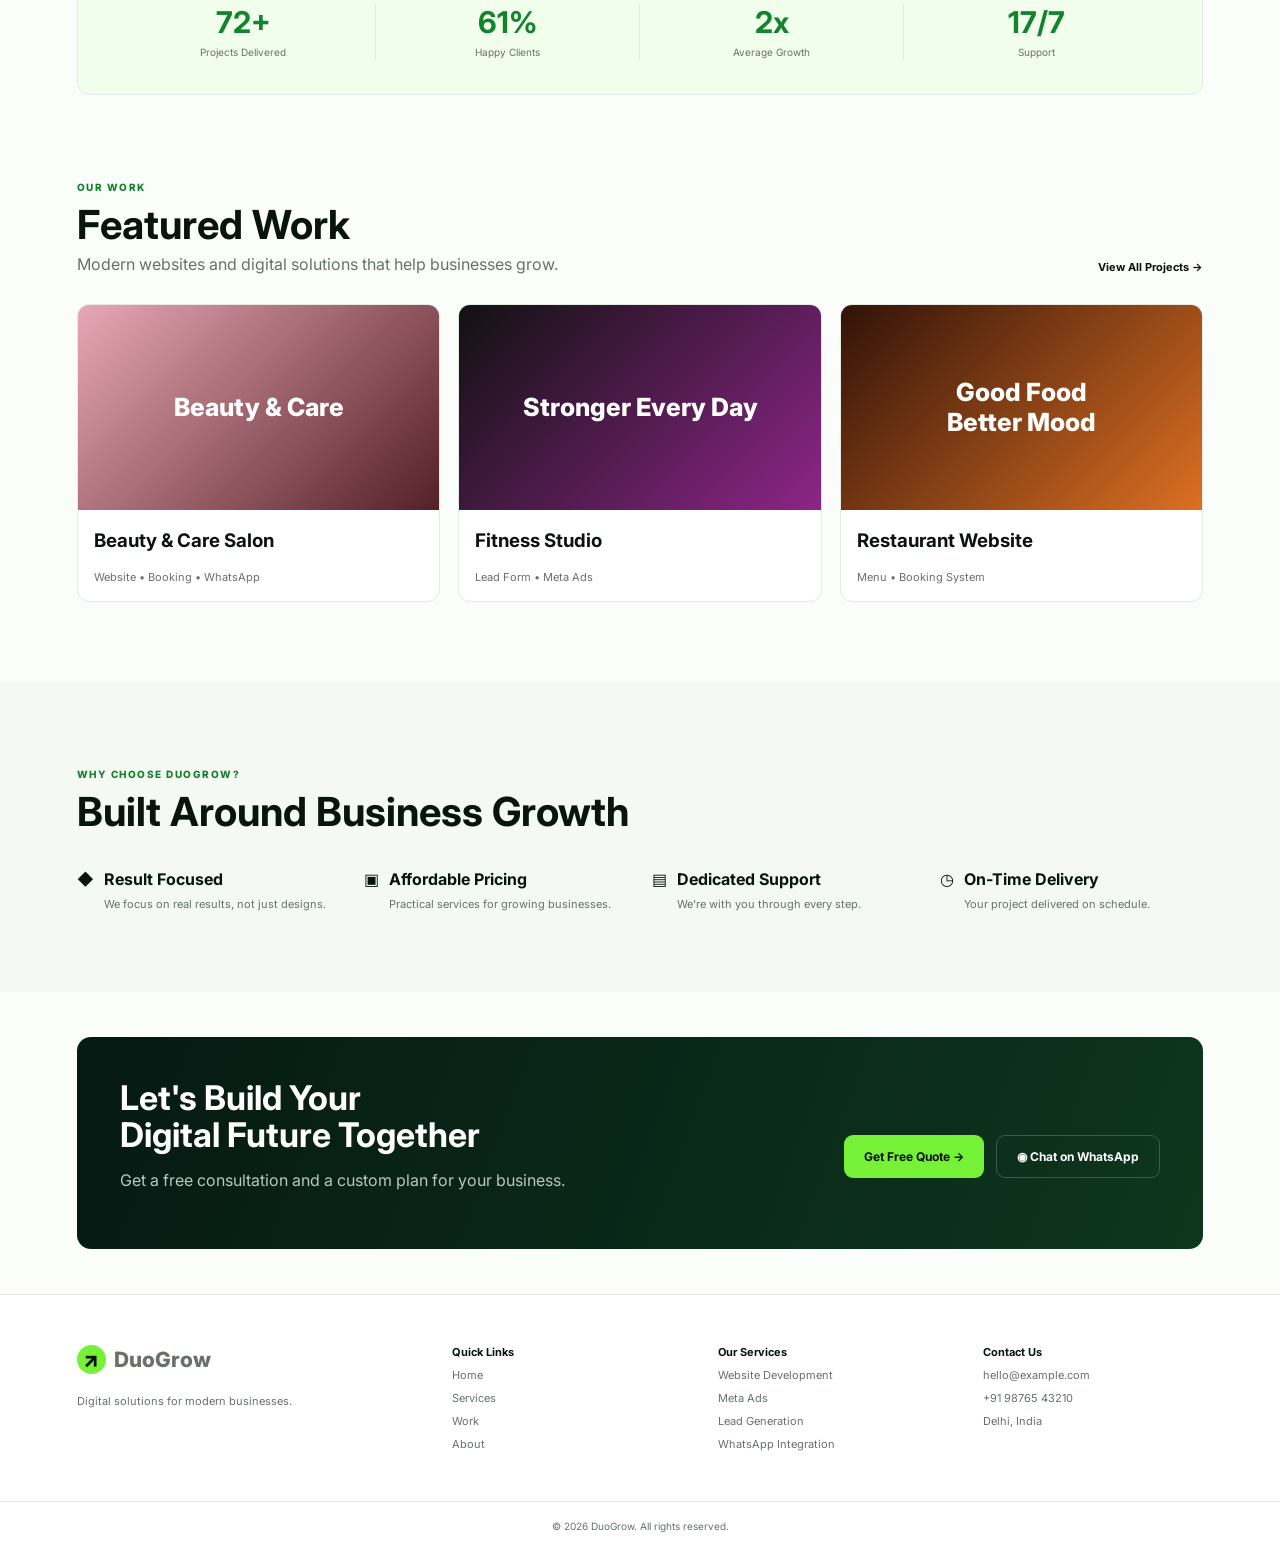
==== commit ab9aafbc: "Update index.html" ====
--- a/index.html
+++ b/index.html
@@ -62,46 +62,6 @@
             <small>Save Time & Grow</small>
         </div>
 
-
-        <!-- Duplicate for seamless loop -->
-
-        <div class="quick-item">
-            <span>▣</span>
-            <b>Website Development</b>
-            <small>Modern & Responsive</small>
-        </div>
-
-        <div class="quick-item">
-            <span>➤</span>
-            <b>Meta Ads</b>
-            <small>More Leads & Sales</small>
-        </div>
-
-        <div class="quick-item">
-            <span>♧</span>
-            <b>Lead Generation</b>
-            <small>Quality Customers</small>
-        </div>
-
-        <div class="quick-item">
-            <span>◉</span>
-            <b>WhatsApp Integration</b>
-            <small>Direct Communication</small>
-        </div>
-
-        <div class="quick-item">
-            <span>▤</span>
-            <b>Booking System</b>
-            <small>Easy Appointments</small>
-        </div>
-
-        <div class="quick-item">
-            <span>⚙</span>
-            <b>Automation</b>
-            <small>Save Time & Grow</small>
-        </div>
-
-    </div>
 </section>
 
 <section class="section" id="services"><div class="title"><div><span class="eyebrow">OUR SERVICES</span><h2>Everything You Need<br>for Online Growth</h2><p>Complete digital solutions to attract, engage and convert customers.</p></div><a href="#contact">View All Services →</a></div><div class="services" id="servicesGrid"></div></section>
--- a/style.css
+++ b/style.css
@@ -817,3 +817,18 @@
     }
 
 }
+/* Stats hover effect */
+
+.stat-item {
+    transition: transform 0.35s ease, filter 0.35s ease;
+}
+
+.stat-item:hover {
+    transform: translateY(-5px);
+}
+
+.stat-item:hover b {
+    text-shadow:
+        0 0 10px rgba(114, 255, 50, 0.7),
+        0 0 25px rgba(114, 255, 50, 0.3);
+}
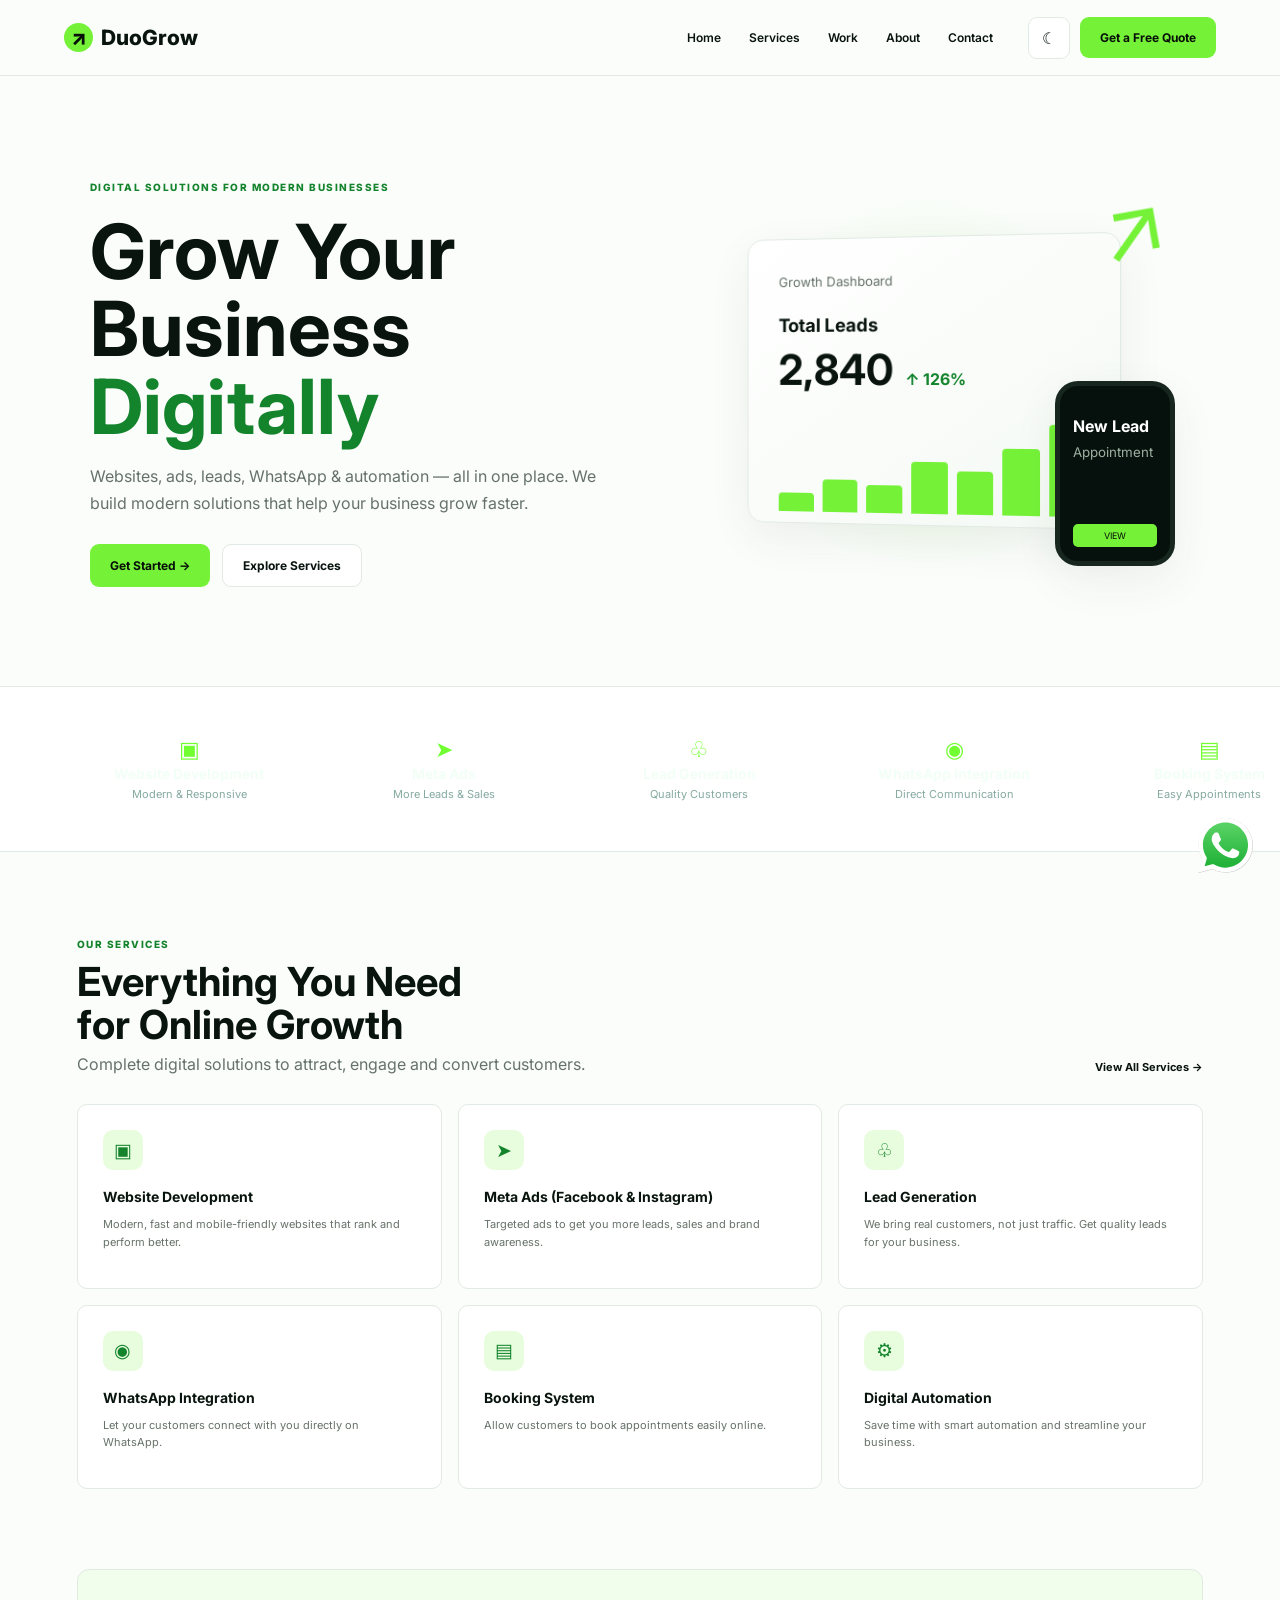
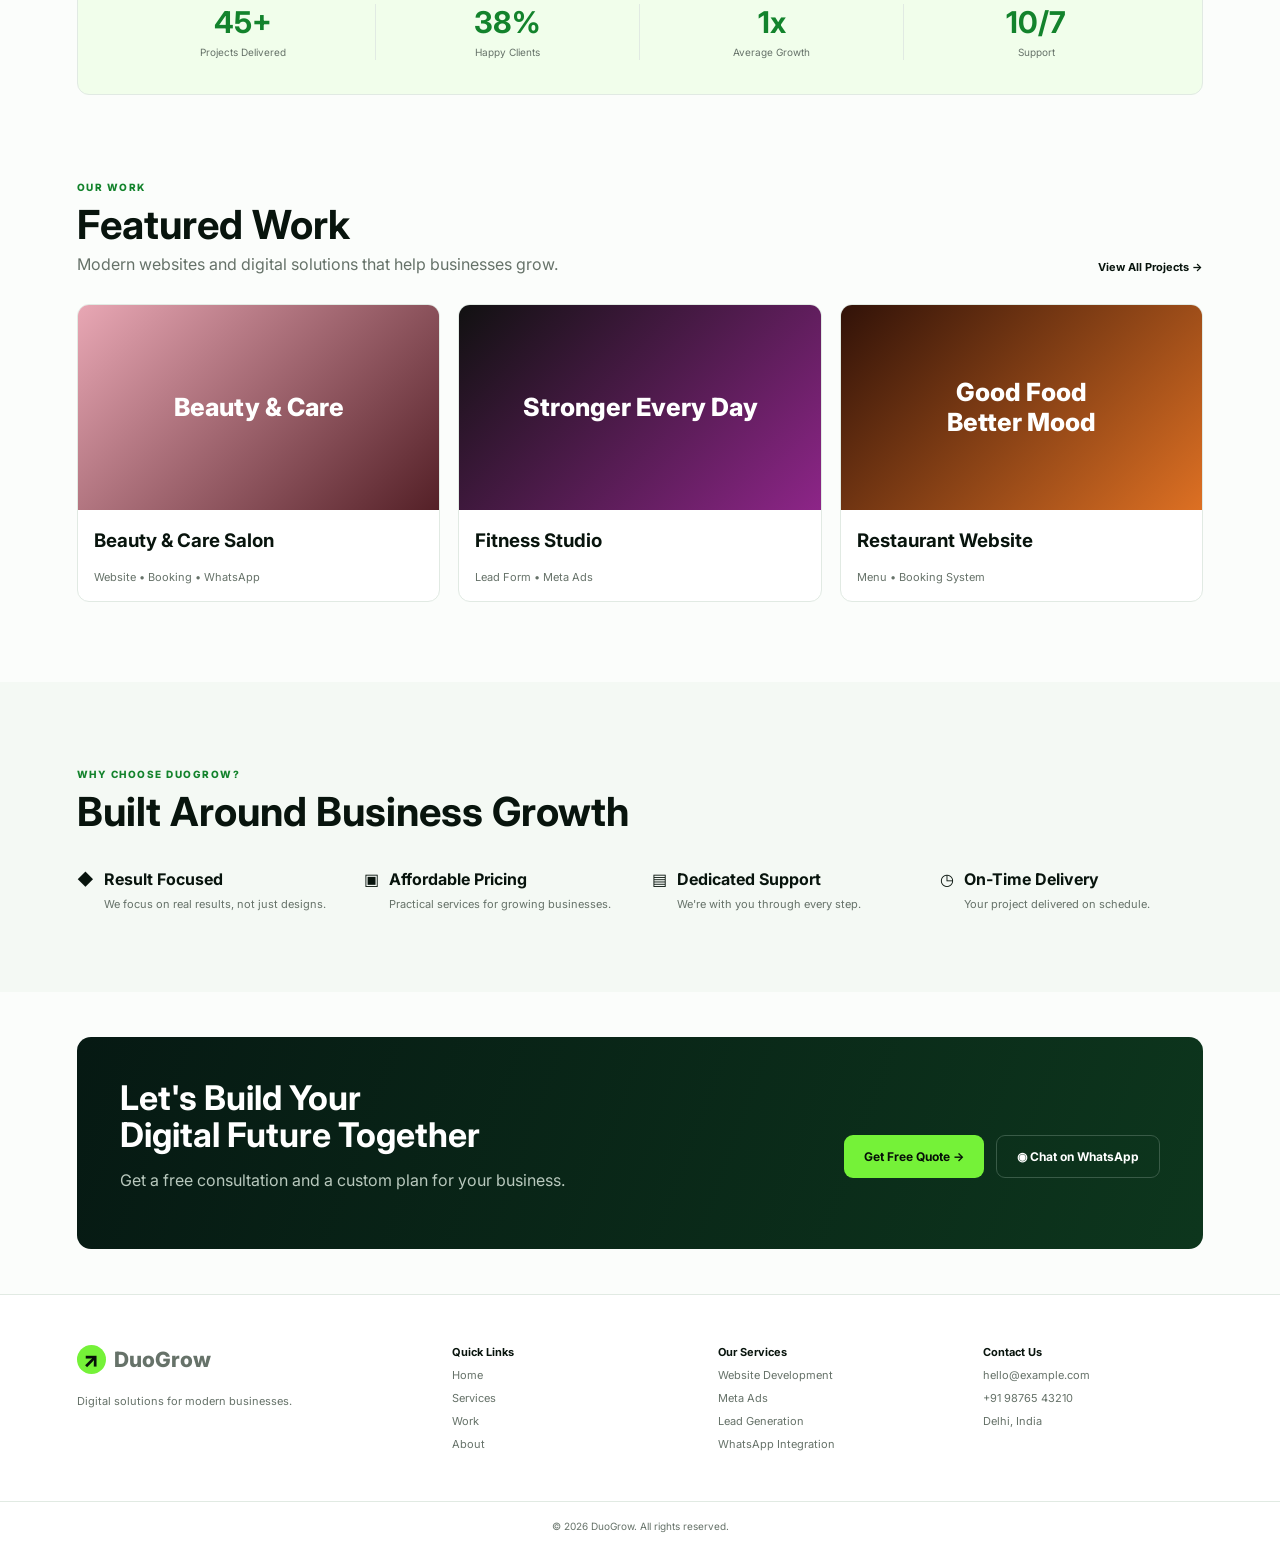
==== commit 836345cb: "Update index.html" ====
--- a/index.html
+++ b/index.html
@@ -25,6 +25,41 @@
 
 <section class="quick">
     <div class="quick-track">
+ <div class="quick-item">
+            <span>▣</span>
+            <b>Website Development</b>
+            <small>Modern & Responsive</small>
+        </div>
+
+        <div class="quick-item">
+            <span>➤</span>
+            <b>Meta Ads</b>
+            <small>More Leads & Sales</small>
+        </div>
+
+        <div class="quick-item">
+            <span>♧</span>
+            <b>Lead Generation</b>
+            <small>Quality Customers</small>
+        </div>
+
+        <div class="quick-item">
+            <span>◉</span>
+            <b>WhatsApp Integration</b>
+            <small>Direct Communication</small>
+        </div>
+
+        <div class="quick-item">
+            <span>▤</span>
+            <b>Booking System</b>
+            <small>Easy Appointments</small>
+        </div>
+
+        <div class="quick-item">
+            <span>⚙</span>
+            <b>Automation</b>
+            <small>Save Time & Grow</small>
+        </div>
 
         <div class="quick-item">
             <span>▣</span>
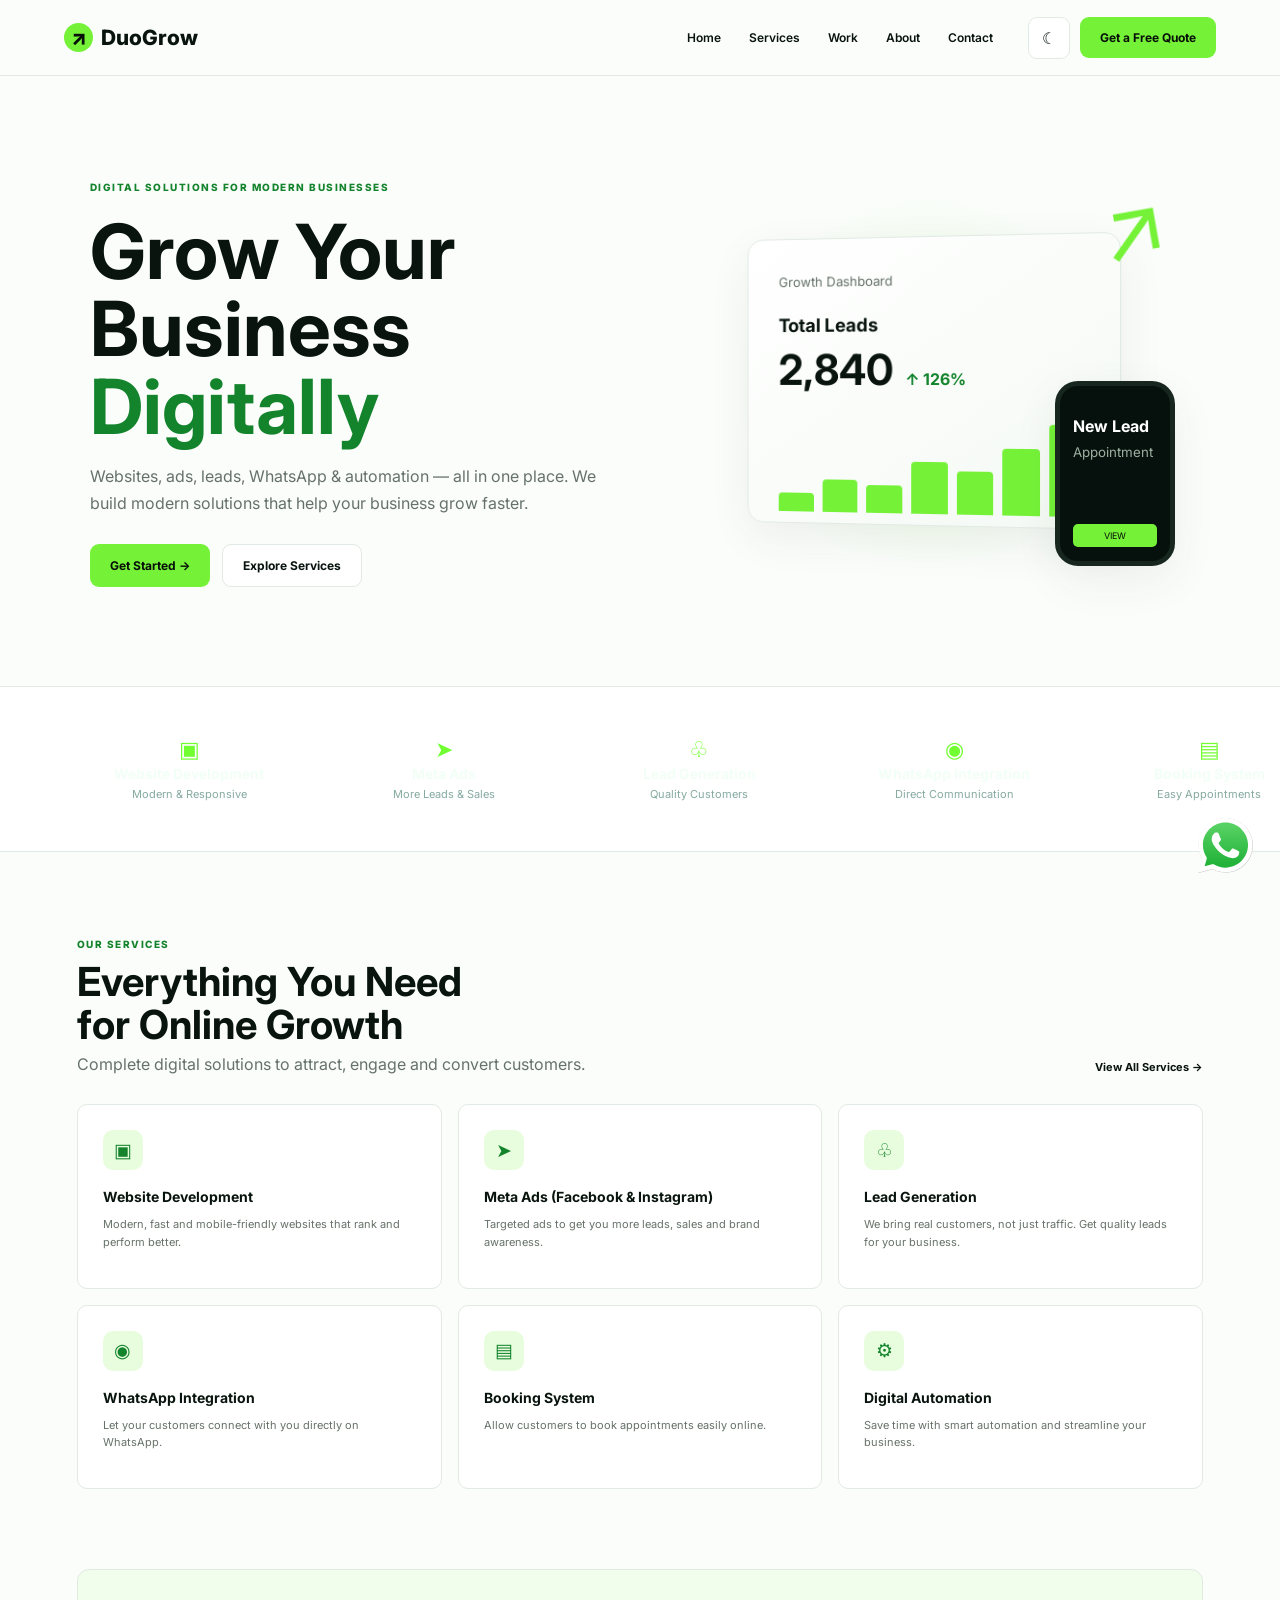
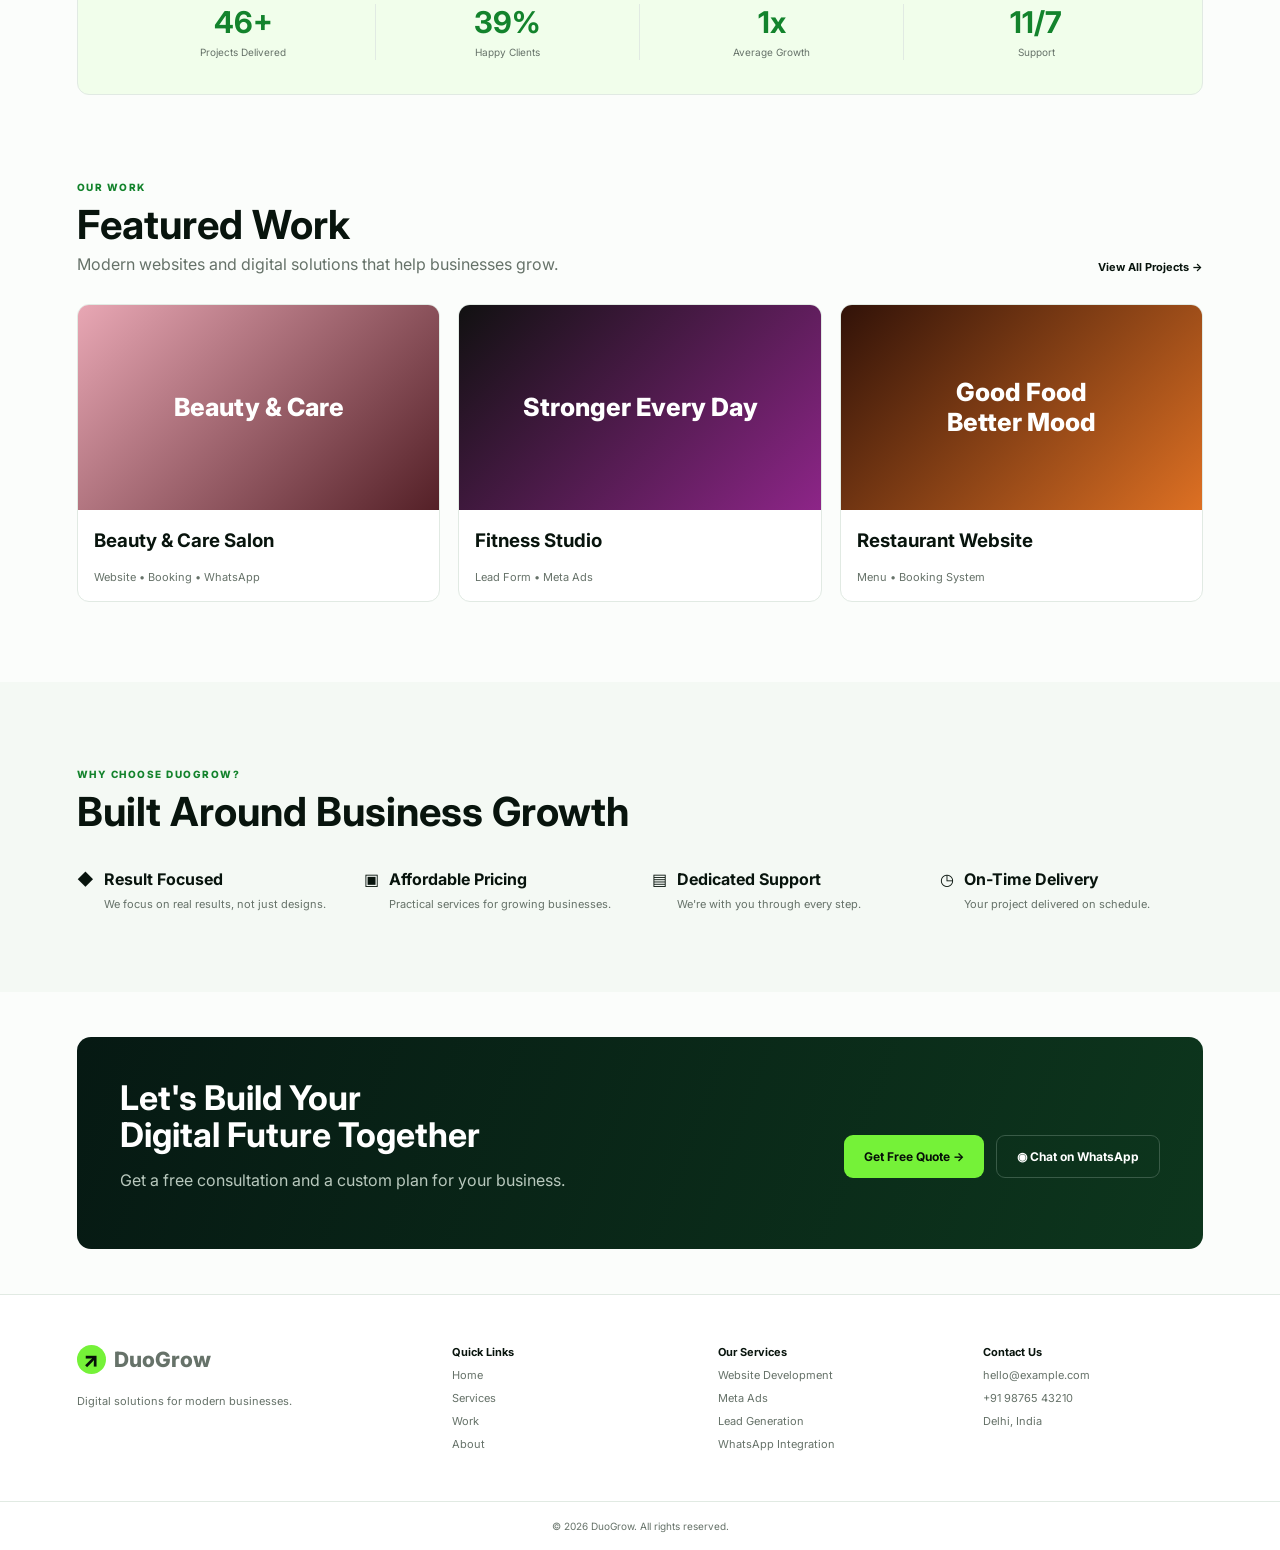
==== commit bb879627: "Update index.html" ====
--- a/index.html
+++ b/index.html
@@ -25,42 +25,8 @@
 
 <section class="quick">
     <div class="quick-track">
- <div class="quick-item">
-            <span>▣</span>
-            <b>Website Development</b>
-            <small>Modern & Responsive</small>
-        </div>
 
-        <div class="quick-item">
-            <span>➤</span>
-            <b>Meta Ads</b>
-            <small>More Leads & Sales</small>
-        </div>
-
-        <div class="quick-item">
-            <span>♧</span>
-            <b>Lead Generation</b>
-            <small>Quality Customers</small>
-        </div>
-
-        <div class="quick-item">
-            <span>◉</span>
-            <b>WhatsApp Integration</b>
-            <small>Direct Communication</small>
-        </div>
-
-        <div class="quick-item">
-            <span>▤</span>
-            <b>Booking System</b>
-            <small>Easy Appointments</small>
-        </div>
-
-        <div class="quick-item">
-            <span>⚙</span>
-            <b>Automation</b>
-            <small>Save Time & Grow</small>
-        </div>
-
+        <!-- SET 1 -->
         <div class="quick-item">
             <span>▣</span>
             <b>Website Development</b>
@@ -97,6 +63,45 @@
             <small>Save Time & Grow</small>
         </div>
 
+
+        <!-- SET 2 - seamless copy -->
+        <div class="quick-item">
+            <span>▣</span>
+            <b>Website Development</b>
+            <small>Modern & Responsive</small>
+        </div>
+
+        <div class="quick-item">
+            <span>➤</span>
+            <b>Meta Ads</b>
+            <small>More Leads & Sales</small>
+        </div>
+
+        <div class="quick-item">
+            <span>♧</span>
+            <b>Lead Generation</b>
+            <small>Quality Customers</small>
+        </div>
+
+        <div class="quick-item">
+            <span>◉</span>
+            <b>WhatsApp Integration</b>
+            <small>Direct Communication</small>
+        </div>
+
+        <div class="quick-item">
+            <span>▤</span>
+            <b>Booking System</b>
+            <small>Easy Appointments</small>
+        </div>
+
+        <div class="quick-item">
+            <span>⚙</span>
+            <b>Automation</b>
+            <small>Save Time & Grow</small>
+        </div>
+
+    </div>
 </section>
 
 <section class="section" id="services"><div class="title"><div><span class="eyebrow">OUR SERVICES</span><h2>Everything You Need<br>for Online Growth</h2><p>Complete digital solutions to attract, engage and convert customers.</p></div><a href="#contact">View All Services →</a></div><div class="services" id="servicesGrid"></div></section>
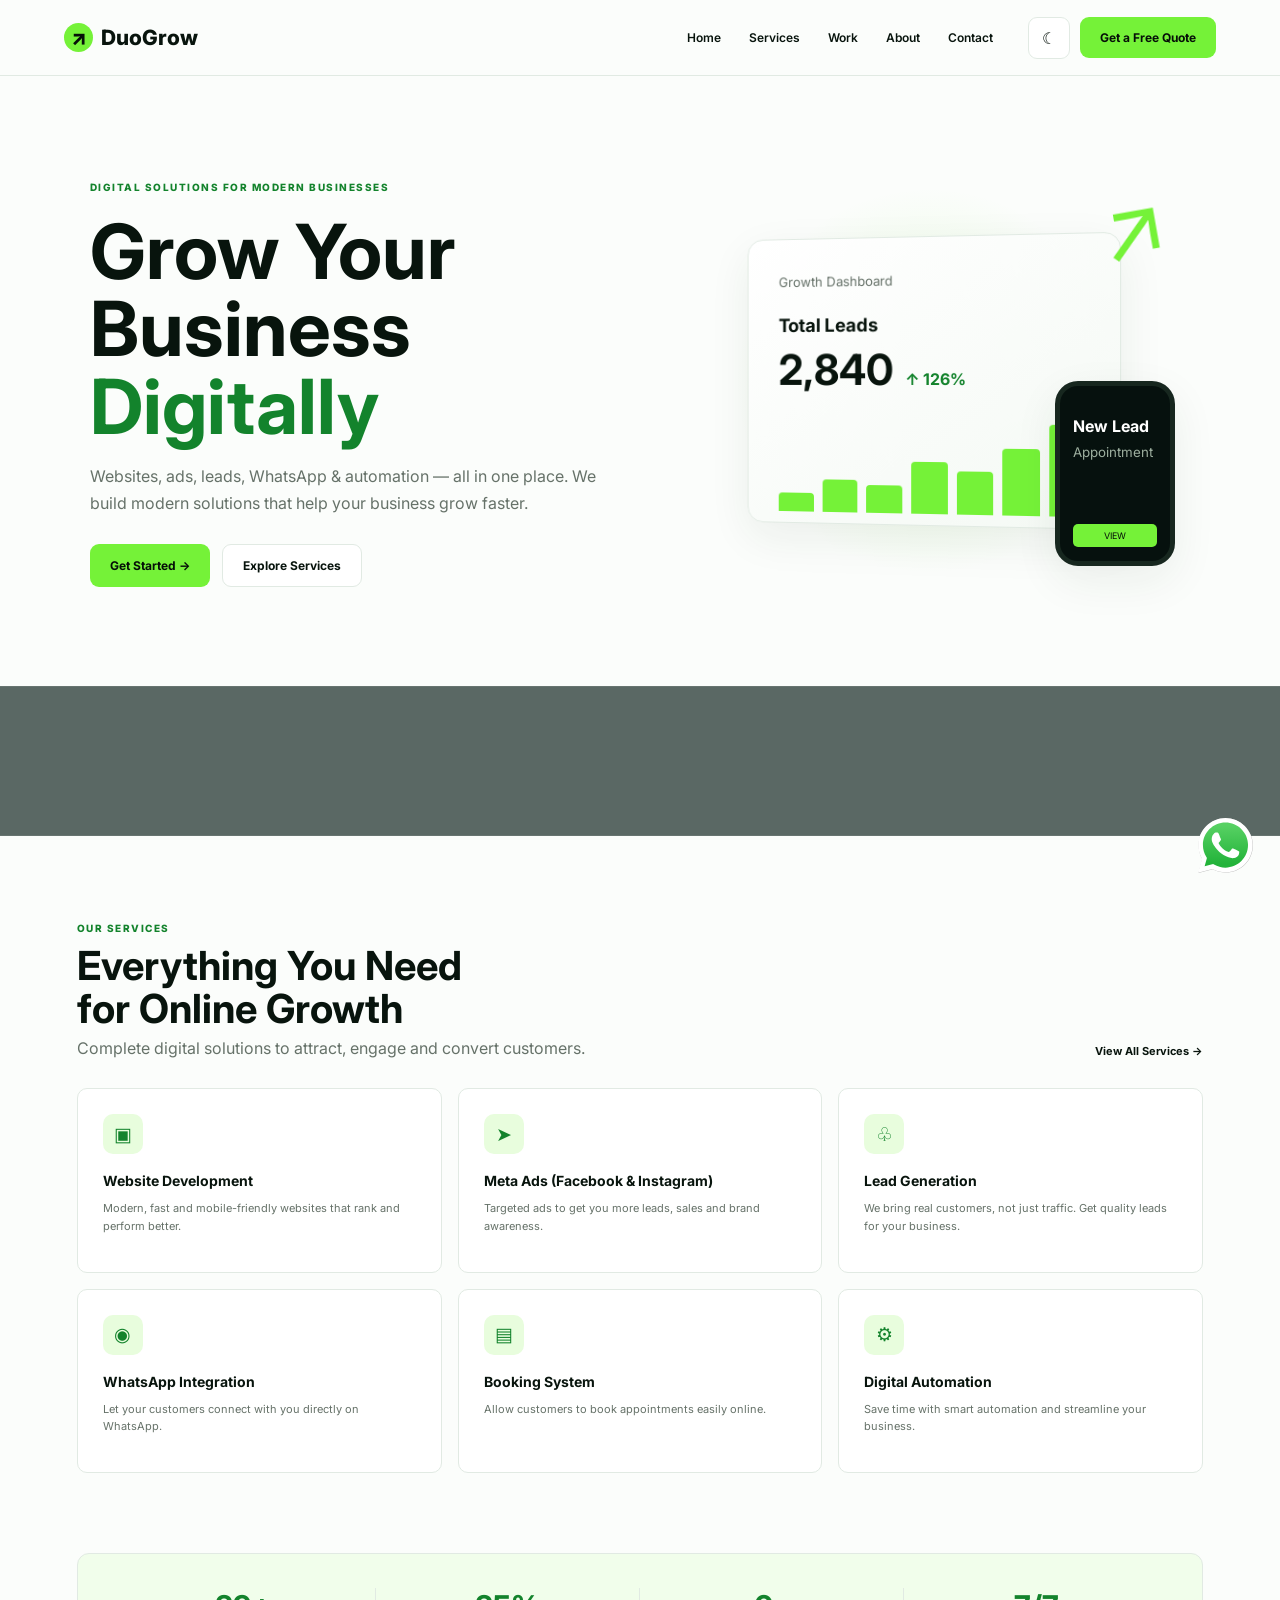
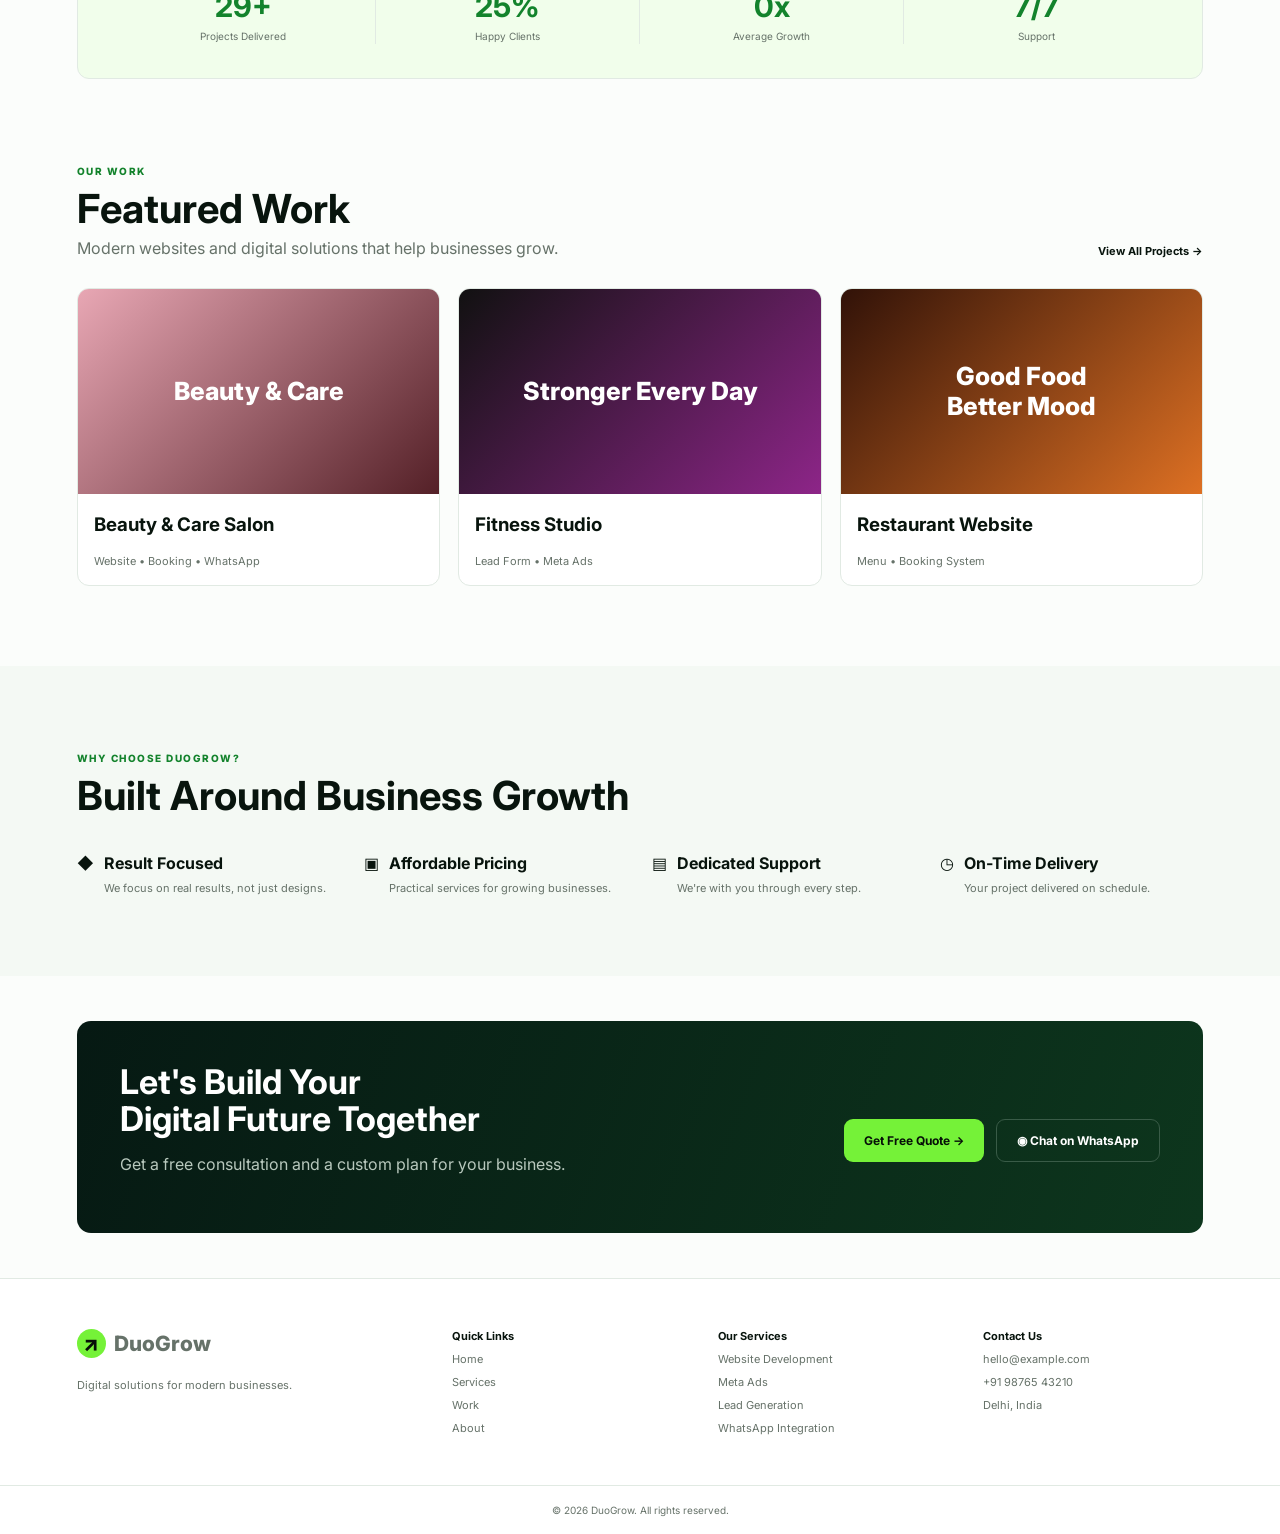
==== commit c780cbe3: "Update index.html" ====
--- a/index.html
+++ b/index.html
@@ -63,45 +63,6 @@
             <small>Save Time & Grow</small>
         </div>
 
-
-        <!-- SET 2 - seamless copy -->
-        <div class="quick-item">
-            <span>▣</span>
-            <b>Website Development</b>
-            <small>Modern & Responsive</small>
-        </div>
-
-        <div class="quick-item">
-            <span>➤</span>
-            <b>Meta Ads</b>
-            <small>More Leads & Sales</small>
-        </div>
-
-        <div class="quick-item">
-            <span>♧</span>
-            <b>Lead Generation</b>
-            <small>Quality Customers</small>
-        </div>
-
-        <div class="quick-item">
-            <span>◉</span>
-            <b>WhatsApp Integration</b>
-            <small>Direct Communication</small>
-        </div>
-
-        <div class="quick-item">
-            <span>▤</span>
-            <b>Booking System</b>
-            <small>Easy Appointments</small>
-        </div>
-
-        <div class="quick-item">
-            <span>⚙</span>
-            <b>Automation</b>
-            <small>Save Time & Grow</small>
-        </div>
-
-    </div>
 </section>
 
 <section class="section" id="services"><div class="title"><div><span class="eyebrow">OUR SERVICES</span><h2>Everything You Need<br>for Online Growth</h2><p>Complete digital solutions to attract, engage and convert customers.</p></div><a href="#contact">View All Services →</a></div><div class="services" id="servicesGrid"></div></section>
--- a/style.css
+++ b/style.css
@@ -650,53 +650,63 @@
         transform: scale(1.15);
     }
 }
-//* =========================================
-   QUICK SERVICES - HORIZONTAL MARQUEE
+/* =========================================
+   SEAMLESS INFINITE MARQUEE
    ========================================= */
 
 .quick {
-    width: 100% !important;
-    height: 150px !important;
-    overflow: hidden !important;
-
-    display: block !important;
+    width: 100%;
+    height: 150px;
+
+    overflow: hidden;
+    position: relative;
+
+    display: flex;
+    align-items: center;
 
     border-top: 1px solid rgba(255,255,255,0.08);
     border-bottom: 1px solid rgba(255,255,255,0.08);
 
     background: rgba(5, 25, 20, 0.65);
-
-    position: relative;
-}
+}
+
+
+/* Moving track */
 
 .quick-track {
-    display: flex !important;
-    flex-direction: row !important;
-    align-items: center !important;
-
-    width: max-content !important;
-    height: 100% !important;
-
-    flex-wrap: nowrap !important;
-
-    animation: serviceMarquee 25s linear infinite !important;
-}
+    display: flex;
+    flex-direction: row;
+    align-items: center;
+
+    width: max-content;
+    height: 100%;
+
+    flex-wrap: nowrap;
+
+    animation: infiniteServices 22s linear infinite;
+
+    will-change: transform;
+}
+
+
+/* Each service */
 
 .quick-item {
-    flex: 0 0 250px !important;
-    width: 250px !important;
-    min-width: 250px !important;
-    height: 120px !important;
-
-    display: flex !important;
-    flex-direction: column !important;
-
-    align-items: center !important;
-    justify-content: center !important;
-
-    text-align: center !important;
-
-    gap: 5px;
+    width: 250px;
+    min-width: 250px;
+    height: 120px;
+
+    flex: 0 0 250px;
+
+    display: flex;
+    flex-direction: column;
+
+    align-items: center;
+    justify-content: center;
+
+    gap: 6px;
+
+    text-align: center;
 
     box-sizing: border-box;
 
@@ -710,61 +720,55 @@
         border-color 0.35s ease;
 }
 
-/* Icon */
+
+/* Icons */
 
 .quick-item span {
-    display: block !important;
-
     color: #72ff32;
 
     font-size: 22px;
-
-    line-height: 1;
 
     transition:
         transform 0.35s ease,
         text-shadow 0.35s ease;
 }
 
-/* Heading */
+
+/* Titles */
 
 .quick-item b {
-    display: block !important;
-
     color: #f2fff6;
 
     font-size: 14px;
-
     font-weight: 700;
-
-    white-space: nowrap;
-}
+}
+
 
 /* Description */
 
 .quick-item small {
-    display: block !important;
-
     color: #86aaa0;
 
     font-size: 11px;
-
-    white-space: nowrap;
 }
 
 
 /* =========================================
-   CONTINUOUS LOOP
+   SEAMLESS LOOP
+
+   6 items × 250px = 1500px
+
+   Track moves exactly 1500px.
    ========================================= */
 
-@keyframes serviceMarquee {
-
-    0% {
+@keyframes infiniteServices {
+
+    from {
         transform: translateX(0);
     }
 
-    100% {
-        transform: translateX(-50%);
+    to {
+        transform: translateX(-1500px);
     }
 
 }
@@ -775,28 +779,24 @@
    ========================================= */
 
 .quick-item:hover {
-    transform: scale(1.08) !important;
-
-    background: rgba(75, 255, 35, 0.06);
-
-    border-color: rgba(114, 255, 50, 0.28);
+    transform: scale(1.08);
+
+    background: rgba(114,255,50,0.06);
+
+    border-color: rgba(114,255,50,0.25);
 
     box-shadow:
-        0 0 15px rgba(114, 255, 50, 0.12),
-        0 0 30px rgba(114, 255, 50, 0.06);
-}
+        0 0 15px rgba(114,255,50,0.12),
+        0 0 30px rgba(114,255,50,0.06);
+}
+
 
 .quick-item:hover span {
     transform: scale(1.15);
 
     text-shadow:
-        0 0 8px rgba(114, 255, 50, 0.8),
-        0 0 18px rgba(114, 255, 50, 0.35);
-}
-
-.quick-item:hover b {
-    text-shadow:
-        0 0 10px rgba(114, 255, 50, 0.25);
+        0 0 8px rgba(114,255,50,0.8),
+        0 0 18px rgba(114,255,50,0.4);
 }
 
 
@@ -804,16 +804,20 @@
    MOBILE
    ========================================= */
 
-@media (max-width: 600px) {
+@media (max-width: 768px) {
 
     .quick {
-        height: 135px !important;
+        height: 130px;
     }
 
     .quick-item {
-        flex-basis: 200px !important;
-        width: 200px !important;
-        min-width: 200px !important;
+        width: 190px;
+        min-width: 190px;
+        flex-basis: 190px;
+    }
+
+    .quick-track {
+        animation-duration: 18s;
     }
 
 }
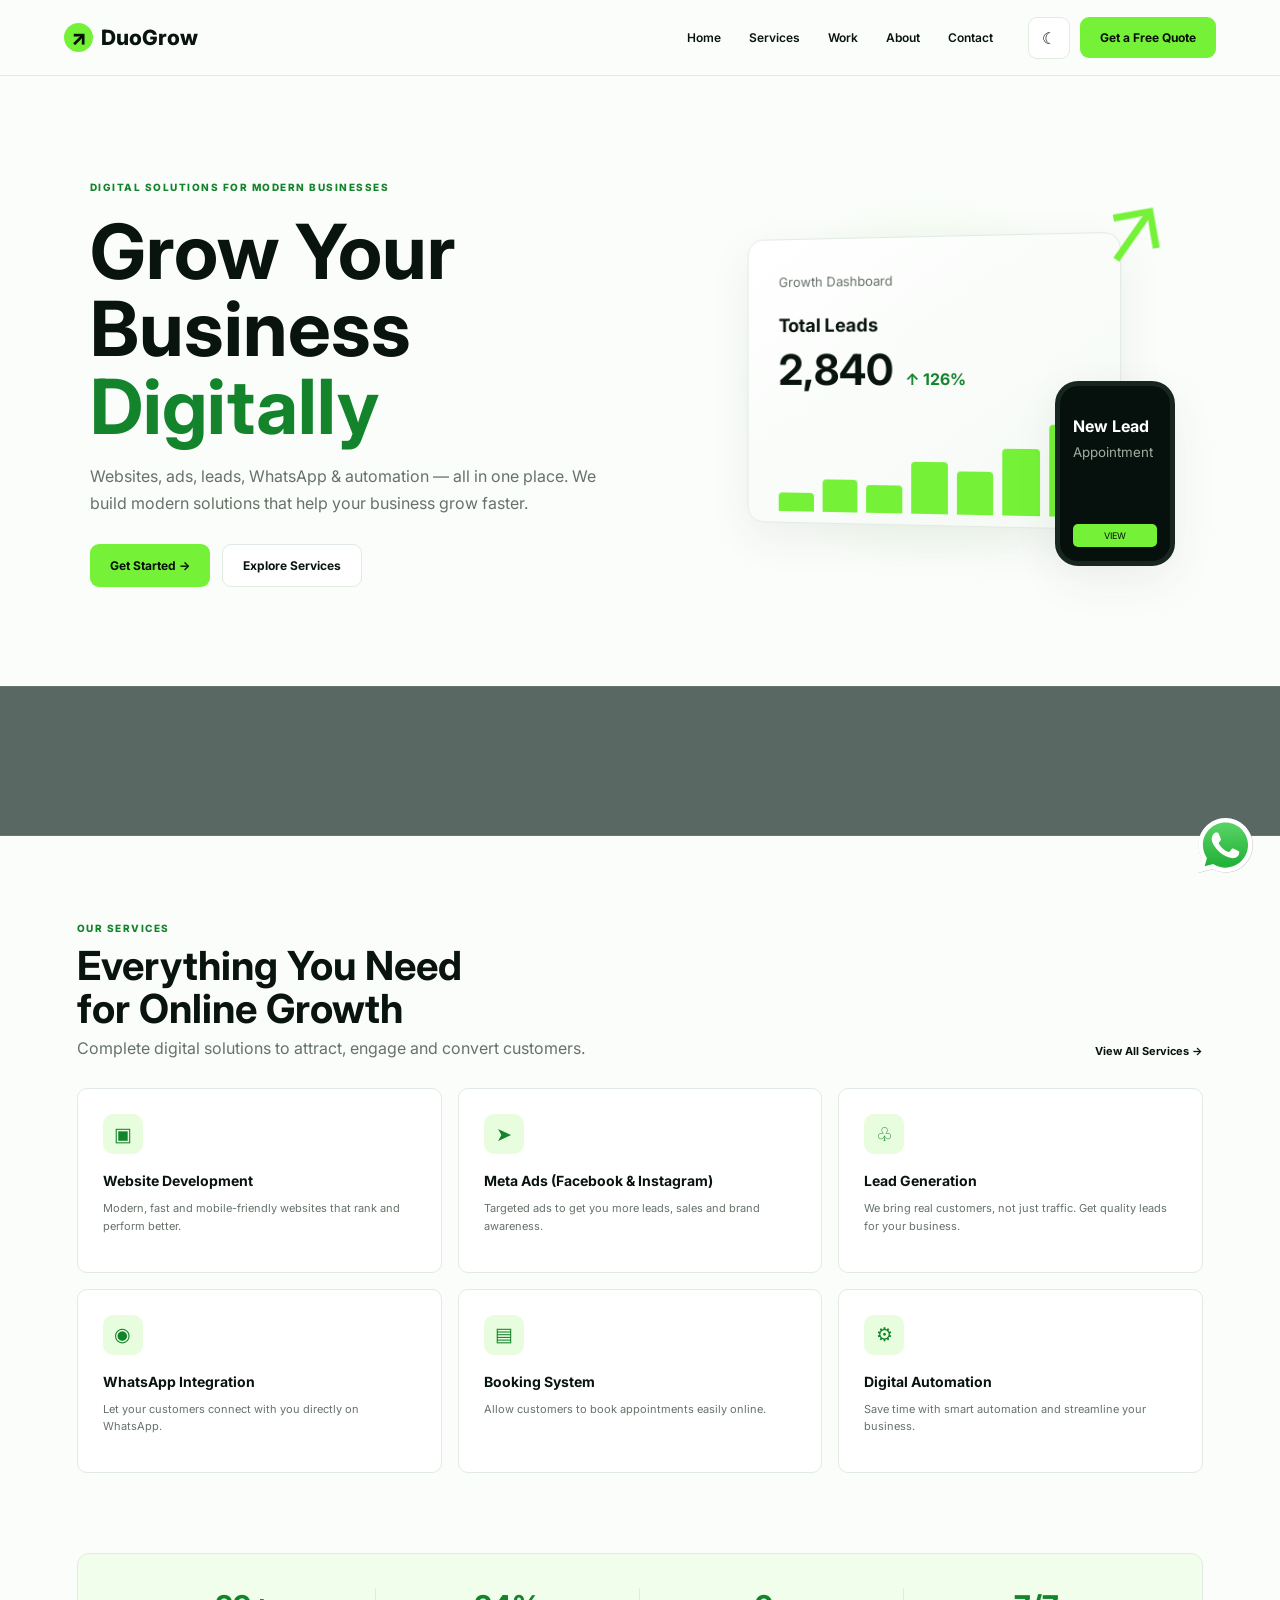
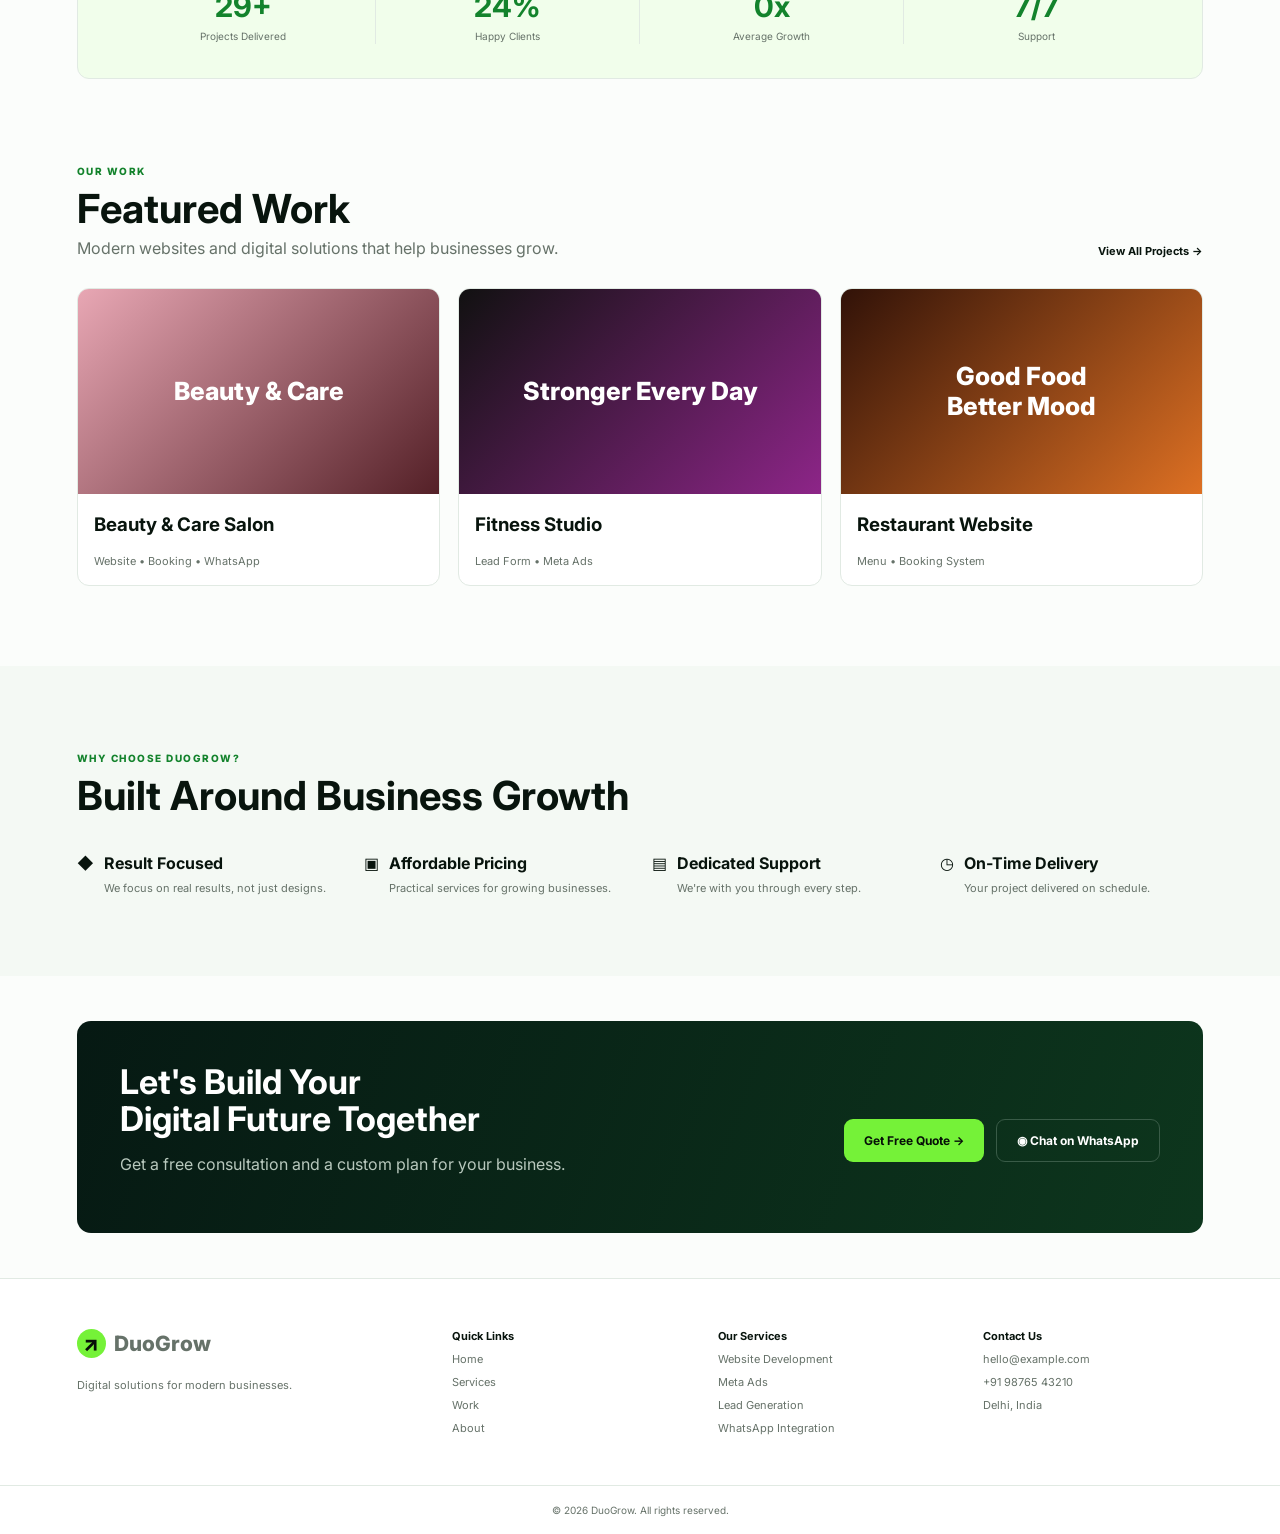
==== commit dab726a3: "Update index.html" ====
--- a/index.html
+++ b/index.html
@@ -111,4 +111,5 @@
 >
   <img src="selfhst--whatsapp.svg" alt="WhatsApp" width="55">
 </a>
+    <script src="lead-popup.js"></script>
 </body></html>
